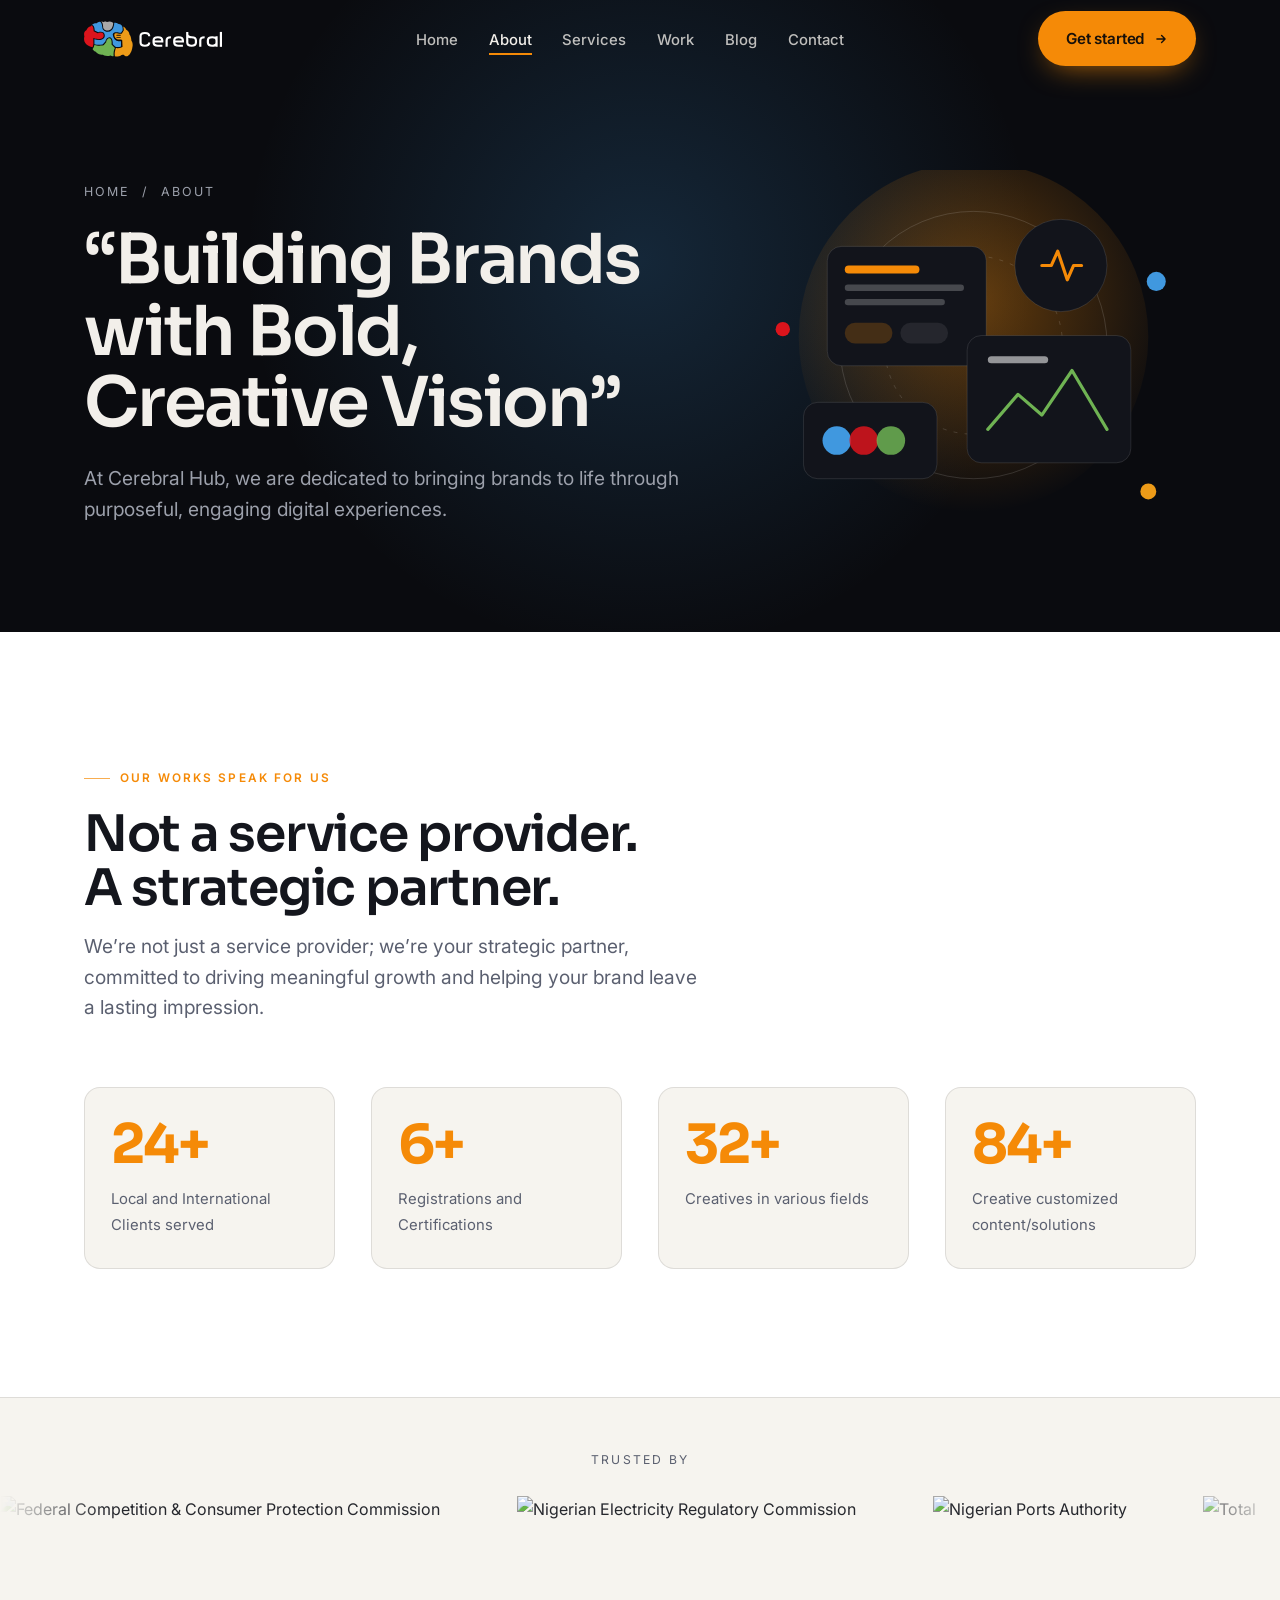
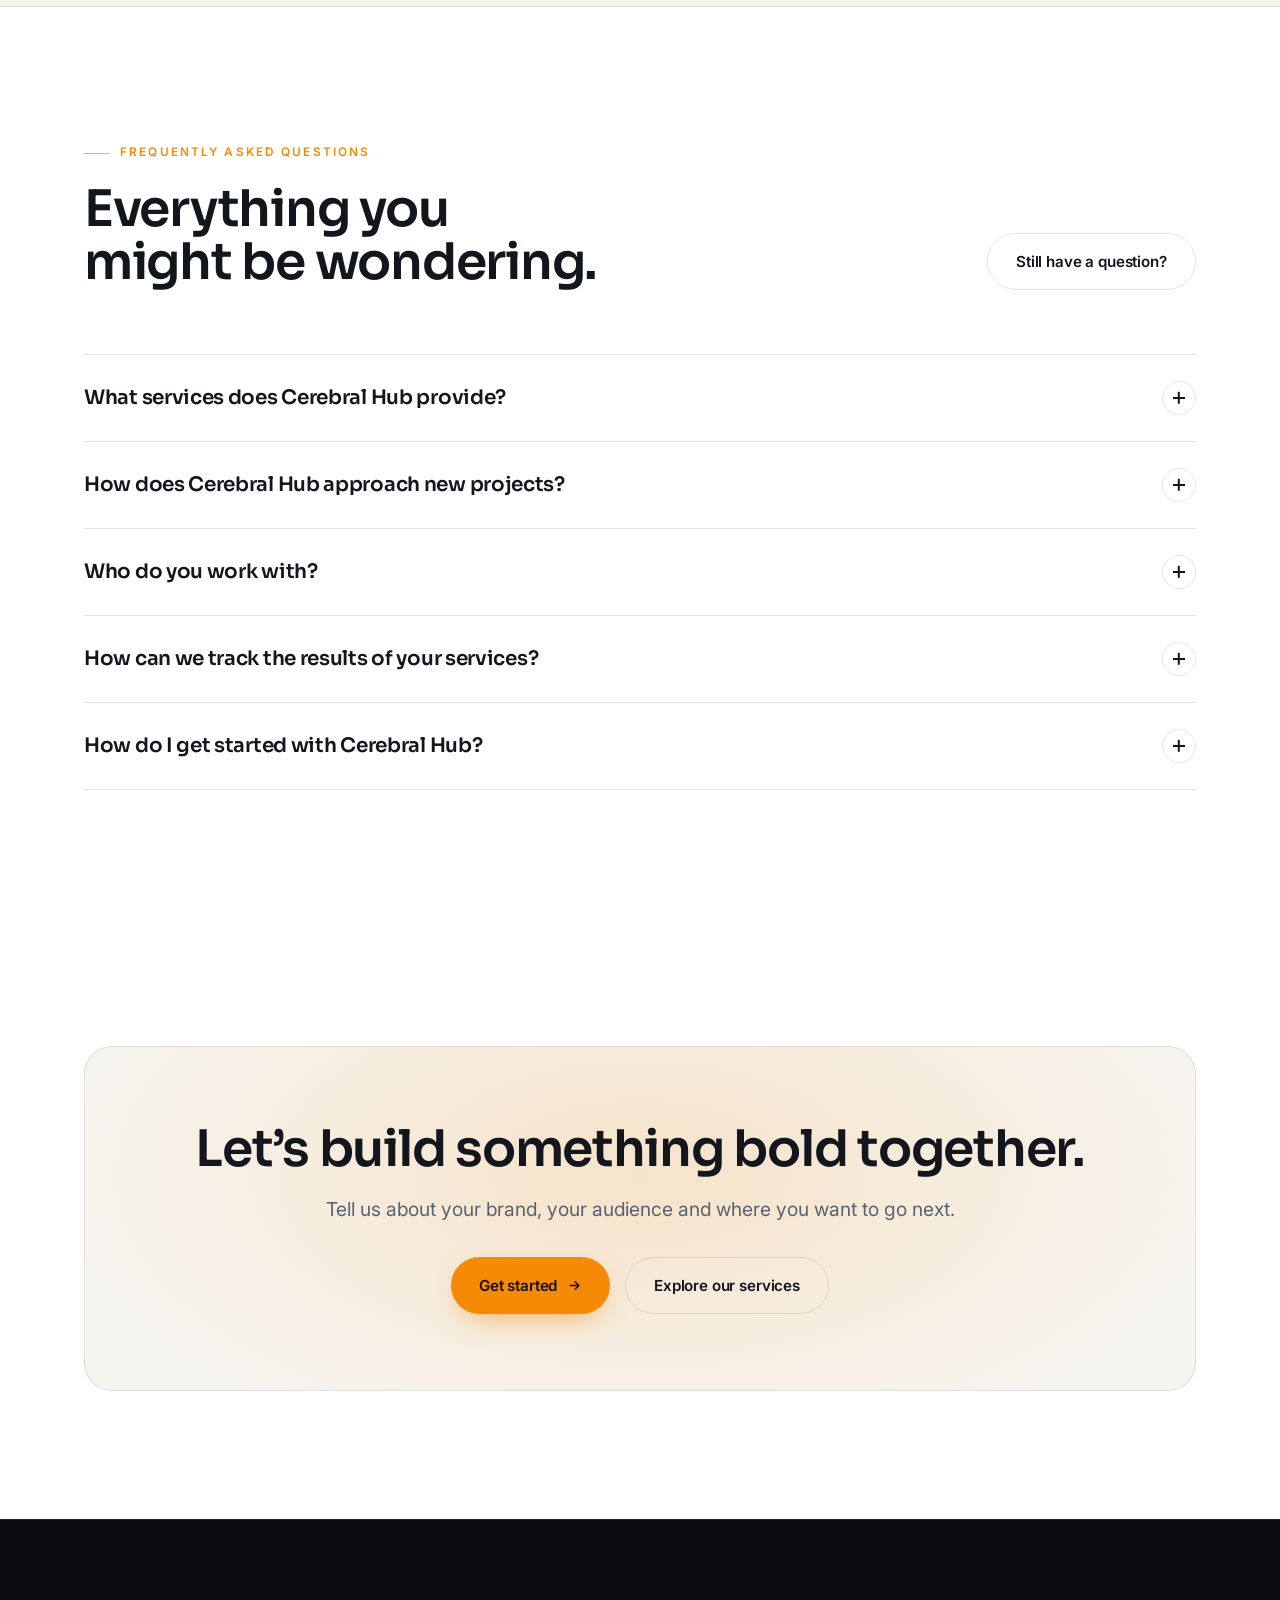
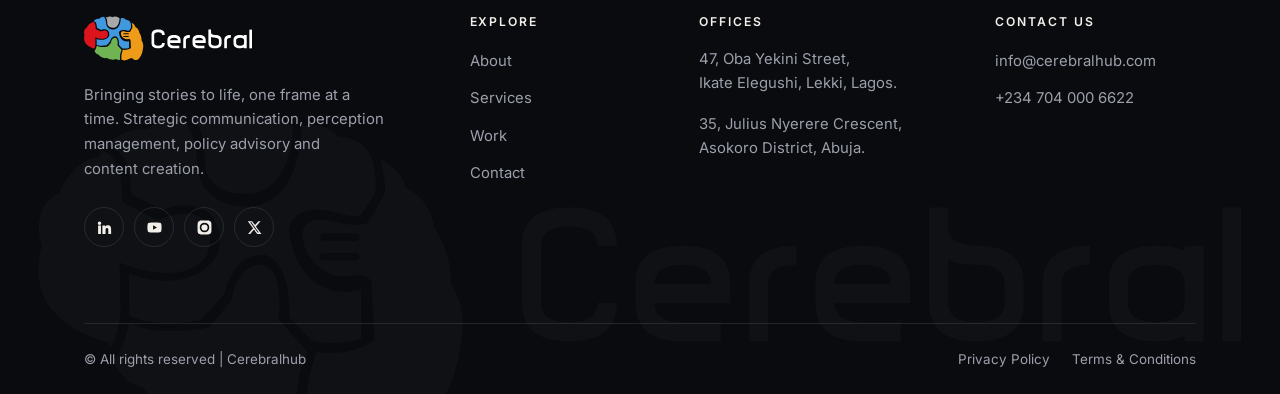
==== about.html @ cc143687 "first commit" ====
<!DOCTYPE html>
<html lang="en">
<head>
<meta charset="utf-8">
<meta name="viewport" content="width=device-width, initial-scale=1">

<title>About Us | Cerebral Hub Communications Agency</title>
<meta name="description" content="Cerebral Hub brings brands to life through purposeful, engaging digital experiences — 30+ clients served and 40+ creatives across Lagos and Abuja.">
<link rel="canonical" href="https://cerebralhub.com/about.html">
<meta name="robots" content="index, follow, max-image-preview:large, max-snippet:-1, max-video-preview:-1">
<meta name="author" content="Cerebral Hub">
<meta name="theme-color" content="#0A0B0F">

<!-- Open Graph -->
<meta property="og:type" content="website">
<meta property="og:site_name" content="Cerebral Hub">
<meta property="og:locale" content="en_NG">
<meta property="og:url" content="https://cerebralhub.com/about.html">
<meta property="og:title" content="About Us | Cerebral Hub Communications Agency">
<meta property="og:description" content="Cerebral Hub brings brands to life through purposeful, engaging digital experiences — 30+ clients served and 40+ creatives across Lagos and Abuja.">
<meta property="og:image" content="https://cerebralhub.com/assets/img/og-image.png">
<meta property="og:image:width" content="1200">
<meta property="og:image:height" content="630">
<meta property="og:image:alt" content="Cerebral Hub — bringing stories to life, one frame at a time">

<!-- Twitter -->
<meta name="twitter:card" content="summary_large_image">
<meta name="twitter:site" content="@CerebralHub">
<meta name="twitter:title" content="About Us | Cerebral Hub Communications Agency">
<meta name="twitter:description" content="Cerebral Hub brings brands to life through purposeful, engaging digital experiences — 30+ clients served and 40+ creatives across Lagos and Abuja.">
<meta name="twitter:image" content="https://cerebralhub.com/assets/img/og-image.png">

<!-- Icons -->
<link rel="icon" href="assets/img/favicon.svg" type="image/svg+xml">
<link rel="apple-touch-icon" href="assets/img/apple-touch-icon.png">

<link rel="preconnect" href="https://fonts.googleapis.com">
<link rel="preconnect" href="https://fonts.gstatic.com" crossorigin>
<link href="https://fonts.googleapis.com/css2?family=Inter:wght@400;500;600&family=Sora:wght@500;600;700&display=swap" rel="stylesheet">
<link rel="stylesheet" href="assets/css/styles.css">
<noscript><style>.reveal{opacity:1;transform:none}.faq__a{height:auto}</style></noscript>

<script type="application/ld+json">
{
  "@context": "https://schema.org",
  "@graph": [
    {
      "@type": "AboutPage",
      "@id": "https://cerebralhub.com/about.html#webpage",
      "url": "https://cerebralhub.com/about.html",
      "name": "About Cerebral Hub",
      "description": "Cerebral Hub brings brands to life through purposeful, engaging digital experiences — 30+ clients served and 40+ creatives across Lagos and Abuja.",
      "isPartOf": {
        "@id": "https://cerebralhub.com/#website"
      },
      "about": {
        "@id": "https://cerebralhub.com/#organization"
      },
      "primaryImageOfPage": {
        "@type": "ImageObject",
        "url": "https://cerebralhub.com/assets/img/og-image.png"
      },
      "inLanguage": "en"
    },
    {
      "@type": "BreadcrumbList",
      "itemListElement": [
        {
          "@type": "ListItem",
          "position": 1,
          "name": "Home",
          "item": "https://cerebralhub.com/"
        },
        {
          "@type": "ListItem",
          "position": 2,
          "name": "About",
          "item": "https://cerebralhub.com/about.html"
        }
      ]
    },
    {
      "@type": "FAQPage",
      "@id": "https://cerebralhub.com/about.html#faq",
      "mainEntity": [
        {
          "@type": "Question",
          "name": "What services does Cerebral Hub provide?",
          "acceptedAnswer": {
            "@type": "Answer",
            "text": "We specialize in digital marketing, content strategy, PR, animation, motion graphics, and branding. Each service is tailored to help you connect with your audience, grow your brand, and reach your goals."
          }
        },
        {
          "@type": "Question",
          "name": "How does Cerebral Hub approach new projects?",
          "acceptedAnswer": {
            "@type": "Answer",
            "text": "We start by understanding your brand's goals, challenges, and audience. Then, we develop a customized strategy focused on delivering measurable results and maximizing engagement."
          }
        },
        {
          "@type": "Question",
          "name": "Who do you work with?",
          "acceptedAnswer": {
            "@type": "Answer",
            "text": "Our clients range from startups to established brands across various industries and government organizations. We adapt our approach to meet each organization's unique needs, regardless of size or sector."
          }
        },
        {
          "@type": "Question",
          "name": "How can we track the results of your services?",
          "acceptedAnswer": {
            "@type": "Answer",
            "text": "We provide regular performance reports and insights, allowing you to see the impact of our strategies and measure success against key metrics."
          }
        },
        {
          "@type": "Question",
          "name": "How do I get started with Cerebral Hub?",
          "acceptedAnswer": {
            "@type": "Answer",
            "text": "Simply reach out via our website or contact page. Our team will happily discuss your needs, and goals, and how we can help bring your vision to life."
          }
        }
      ]
    }
  ]
}
</script>
</head>
<body>
<a class="skip-link" href="#main">Skip to content</a>

<header class="site-header">
  <div class="wrap nav">
    <a class="nav__logo" href="index.html" aria-label="Cerebral Hub — home">
      <img src="assets/img/logo-light.svg" alt="Cerebral Hub" width="138" height="37" decoding="async">
    </a>
    <nav aria-label="Primary">
      <ul class="nav__list">
        <li><a href="index.html">Home</a></li>
        <li><a href="about.html" aria-current="page">About</a></li>
        <li><a href="services.html">Services</a></li>
        <li><a href="work.html">Work</a></li>
        <li><a href="https://medium.com/@cerebralhubit" target="_blank" rel="noopener">Blog</a></li>
        <li><a href="contact.html">Contact</a></li>
      </ul>
    </nav>
    <a class="btn btn--primary nav__cta" href="contact.html">
      Get started
      <svg width="14" height="14" viewBox="0 0 24 24" fill="none" stroke="currentColor" stroke-width="2.4" stroke-linecap="round" stroke-linejoin="round" aria-hidden="true"><path d="M5 12h14M13 6l6 6-6 6"/></svg>
    </a>
    <button class="nav__toggle" type="button" aria-expanded="false" aria-controls="mobile-nav" aria-label="Open menu"><span></span></button>
  </div>
  <div class="nav__drawer" id="mobile-nav">
    <ul>
      <li><a href="index.html">Home</a></li>
      <li><a href="about.html">About</a></li>
      <li><a href="services.html">Services</a></li>
      <li><a href="work.html">Work</a></li>
      <li><a href="https://medium.com/@cerebralhubit" target="_blank" rel="noopener">Blog</a></li>
      <li><a href="contact.html">Contact</a></li>
    </ul>
    <a class="btn btn--primary" href="contact.html">Get started</a>
  </div>
</header>

<main id="main">

  <!-- ================= PAGE HERO ================= -->
  <section class="page-hero">
    <div class="wrap">
      <div class="page-hero__grid">
        <div class="reveal">
          <p class="crumb"><a href="index.html">Home</a> &nbsp;/&nbsp; About</p>
          <h1 class="display">“Building Brands with Bold, Creative Vision”</h1>
          <p class="lede">At Cerebral Hub, we are dedicated to bringing brands to life through purposeful, engaging digital experiences.</p>
        </div>
        <div class="reveal" data-delay="140">
          <img src="assets/img/illustrations/about-collab.svg" alt="Illustration of a creative team building a brand together" width="560" height="460" decoding="async">
        </div>
      </div>
    </div>
  </section>

  <!-- ================= OUR WORKS SPEAK ================= -->
  <section class="section paper">
    <div class="wrap">
      <div class="sec-head reveal">
        <div>
          <span class="eyebrow">Our Works Speak For Us</span>
          <h2 class="h2">Not a service provider.<br>A strategic partner.</h2>
          <p class="lede">We’re not just a service provider; we’re your strategic partner, committed to driving meaningful growth and helping your brand leave a lasting impression.</p>
        </div>
      </div>

      <div class="grid g-4">
        <div class="stat reveal">
          <strong data-count="30" data-suffix="+">30+</strong>
          <span>Local and International Clients served</span>
        </div>
        <div class="stat reveal" data-delay="90">
          <strong data-count="8" data-suffix="+">8+</strong>
          <span>Registrations and Certifications</span>
        </div>
        <div class="stat reveal" data-delay="180">
          <strong data-count="40" data-suffix="+">40+</strong>
          <span>Creatives in various fields</span>
        </div>
        <div class="stat reveal" data-delay="270">
          <strong data-count="105" data-suffix="+">105+</strong>
          <span>Creative customized content/solutions</span>
        </div>
      </div>
    </div>
  </section>

  <!-- ================= CLIENT MARQUEE ================= -->
  <section class="cream" style="padding-block:52px;border-block:1px solid var(--line-light)">
    <div class="wrap" style="margin-bottom:26px">
      <p style="font-size:.76rem;letter-spacing:.18em;text-transform:uppercase;color:var(--on-light-muted);text-align:center">Trusted by</p>
    </div>
    <div class="marquee">
      <div class="marquee__track">
        <img src="https://cerebralhub.com/assets/fccpc-Bgrfc5AH.webp" alt="Federal Competition &amp; Consumer Protection Commission" decoding="async" loading="lazy">
        <img src="https://cerebralhub.com/assets/nerc-C4XA007P.png" alt="Nigerian Electricity Regulatory Commission" decoding="async" loading="lazy">
        <img src="https://cerebralhub.com/assets/npa-BFM023Z6.jpg" alt="Nigerian Ports Authority" decoding="async" loading="lazy">
        <img src="https://cerebralhub.com/assets/total-DeGVmR5-.png" alt="Total" decoding="async" loading="lazy">
        <img src="https://cerebralhub.com/assets/ichooselife-Ccln_Fc7.png" alt="I Choose Life Foundation" decoding="async" loading="lazy">
        <img src="https://cerebralhub.com/assets/apc-ChFrooQW.jpg" alt="All Progressives Congress" decoding="async" loading="lazy">
        <img src="https://cerebralhub.com/assets/gamsu-logo-CVW9guxE.png" alt="Gamaliel &amp; Susan Onosode Foundation" decoding="async" loading="lazy">
        <img src="https://cerebralhub.com/assets/sage-grey-logo-BHU8ZANv.png" alt="Sage Grey Finance Limited" decoding="async" loading="lazy">
      </div>
    </div>
  </section>

  <!-- ================= FAQ ================= -->
  <section class="section paper">
    <div class="wrap">
      <div class="sec-head reveal">
        <div>
          <span class="eyebrow">Frequently asked questions</span>
          <h2 class="h2">Everything you<br>might be wondering.</h2>
        </div>
        <a class="btn btn--outline-dark" href="contact.html">Still have a question?</a>
      </div>

      <div class="faq reveal">
        <div class="faq__item">
          <button class="faq__q" type="button" aria-expanded="false">
            What services does Cerebral Hub provide?
            <span class="faq__icon" aria-hidden="true"></span>
          </button>
          <div class="faq__a"><div>
            <p>We specialize in digital marketing, content strategy, PR, animation, motion graphics, and branding. Each service is tailored to help you connect with your audience, grow your brand, and reach your goals.</p>
          </div></div>
        </div>

        <div class="faq__item">
          <button class="faq__q" type="button" aria-expanded="false">
            How does Cerebral Hub approach new projects?
            <span class="faq__icon" aria-hidden="true"></span>
          </button>
          <div class="faq__a"><div>
            <p>We start by understanding your brand’s goals, challenges, and audience. Then, we develop a customized strategy focused on delivering measurable results and maximizing engagement.</p>
          </div></div>
        </div>

        <div class="faq__item">
          <button class="faq__q" type="button" aria-expanded="false">
            Who do you work with?
            <span class="faq__icon" aria-hidden="true"></span>
          </button>
          <div class="faq__a"><div>
            <p>Our clients range from startups to established brands across various industries and government organizations. We adapt our approach to meet each organization’s unique needs, regardless of size or sector.</p>
          </div></div>
        </div>

        <div class="faq__item">
          <button class="faq__q" type="button" aria-expanded="false">
            How can we track the results of your services?
            <span class="faq__icon" aria-hidden="true"></span>
          </button>
          <div class="faq__a"><div>
            <p>We provide regular performance reports and insights, allowing you to see the impact of our strategies and measure success against key metrics.</p>
          </div></div>
        </div>

        <div class="faq__item">
          <button class="faq__q" type="button" aria-expanded="false">
            How do I get started with Cerebral Hub?
            <span class="faq__icon" aria-hidden="true"></span>
          </button>
          <div class="faq__a"><div>
            <p>Simply reach out via our website or contact page. Our team will happily discuss your needs, and goals, and how we can help bring your vision to life.</p>
          </div></div>
        </div>
      </div>
    </div>
  </section>

  <!-- ================= CTA ================= -->
  <section class="section paper">
    <div class="wrap">
      <div class="cta reveal">
        <h2 class="h2">Let’s build something bold together.</h2>
        <p class="lede">Tell us about your brand, your audience and where you want to go next.</p>
        <div class="cta__actions">
          <a class="btn btn--primary" href="contact.html">Get started
            <svg width="15" height="15" viewBox="0 0 24 24" fill="none" stroke="currentColor" stroke-width="2.4" stroke-linecap="round" stroke-linejoin="round" aria-hidden="true"><path d="M5 12h14M13 6l6 6-6 6"/></svg>
          </a>
          <a class="btn btn--outline-dark" href="services.html">Explore our services</a>
        </div>
      </div>
    </div>
  </section>

</main>

<footer class="site-footer footer">
  <img class="footer__watermark" src="assets/img/logo-watermark.svg" alt="" aria-hidden="true" decoding="async" loading="lazy">
  <div class="wrap footer__inner">
    <div class="footer__grid">
      <div>
        <img class="logo" src="assets/img/logo-light.svg" alt="Cerebral Hub" width="168" height="45" decoding="async" loading="lazy">
        <p>Bringing stories to life, one frame at a time. Strategic communication, perception management, policy advisory and content creation.</p>
        <div class="socials">
          <a href="https://www.linkedin.com/company/cerebral-hub/" target="_blank" rel="noopener" aria-label="Cerebral Hub on LinkedIn"><svg viewBox="0 0 24 24" aria-hidden="true"><path d="M4.98 3.5a2.5 2.5 0 1 1 0 5 2.5 2.5 0 0 1 0-5zM3 9h4v12H3zM9 9h3.8v1.7h.05a4.2 4.2 0 0 1 3.75-2c4 0 4.75 2.6 4.75 6V21h-4v-5.3c0-1.27-.02-2.9-1.8-2.9s-2.05 1.38-2.05 2.8V21H9z"/></svg></a>
          <a href="https://www.youtube.com/@cerebralhub" target="_blank" rel="noopener" aria-label="Cerebral Hub on YouTube"><svg viewBox="0 0 24 24" aria-hidden="true"><path d="M21.6 7.2a2.5 2.5 0 0 0-1.76-1.77C18.25 5 12 5 12 5s-6.25 0-7.84.43A2.5 2.5 0 0 0 2.4 7.2 26 26 0 0 0 2 12a26 26 0 0 0 .4 4.8 2.5 2.5 0 0 0 1.76 1.77C5.75 19 12 19 12 19s6.25 0 7.84-.43a2.5 2.5 0 0 0 1.76-1.77A26 26 0 0 0 22 12a26 26 0 0 0-.4-4.8zM10 15.2V8.8L15.5 12z"/></svg></a>
          <a href="https://www.instagram.com/cerebral.hub/profilecard/?igsh=ZmExZG0xdTJyZXY0" target="_blank" rel="noopener" aria-label="Cerebral Hub on Instagram"><svg viewBox="0 0 24 24" aria-hidden="true"><path d="M12 2.2c3.2 0 3.6 0 4.85.07 1.17.05 1.8.25 2.23.41.56.22.96.48 1.38.9s.68.82.9 1.38c.16.42.36 1.06.41 2.23.06 1.25.07 1.62.07 4.81s0 3.56-.07 4.81c-.05 1.17-.25 1.8-.41 2.23-.22.56-.48.96-.9 1.38s-.82.68-1.38.9c-.42.16-1.06.36-2.23.41-1.25.06-1.62.07-4.85.07s-3.6 0-4.85-.07c-1.17-.05-1.8-.25-2.23-.41a3.8 3.8 0 0 1-1.38-.9 3.8 3.8 0 0 1-.9-1.38c-.16-.42-.36-1.06-.41-2.23C2.21 15.56 2.2 15.19 2.2 12s0-3.56.07-4.81c.05-1.17.25-1.8.41-2.23.22-.56.48-.96.9-1.38s.82-.68 1.38-.9c.42-.16 1.06-.36 2.23-.41C8.44 2.21 8.8 2.2 12 2.2zm0 3.05A6.75 6.75 0 1 0 18.75 12 6.75 6.75 0 0 0 12 5.25zm0 11.13A4.38 4.38 0 1 1 16.38 12 4.38 4.38 0 0 1 12 16.38zM18.98 5a1.58 1.58 0 1 1-1.58-1.58A1.58 1.58 0 0 1 18.98 5z"/></svg></a>
          <a href="https://x.com/CerebralHub?t=PrVPHnKnXAzWJbGh0z0Kjw&amp;s=09" target="_blank" rel="noopener" aria-label="Cerebral Hub on X"><svg viewBox="0 0 24 24" aria-hidden="true"><path d="M17.53 3h3.02l-6.6 7.54L21.75 21h-5.9l-4.62-6.04L5.94 21H2.92l7.06-8.07L2.5 3h6.05l4.18 5.52zm-1.06 16.2h1.67L7.6 4.71H5.8z"/></svg></a>
        </div>
      </div>

      <div>
        <h4>Explore</h4>
        <ul class="footer__links">
          <li><a href="about.html">About</a></li>
          <li><a href="services.html">Services</a></li>
          <li><a href="work.html">Work</a></li>
          <li><a href="contact.html">Contact</a></li>
        </ul>
      </div>

      <div>
        <h4>Offices</h4>
        <div class="footer__addr">
          <p>47, Oba Yekini Street,<br>Ikate Elegushi, Lekki, Lagos.</p>
          <p>35, Julius Nyerere Crescent,<br>Asokoro District, Abuja.</p>
        </div>
      </div>

      <div>
        <h4>Contact Us</h4>
        <ul class="footer__links">
          <li><a href="mailto:info@cerebralhub.com">info@cerebralhub.com</a></li>
          <li><a href="tel:+2347040006622">+234 704 000 6622</a></li>
        </ul>
      </div>
    </div>

    <div class="footer__bar">
      <p>© All rights reserved | Cerebralhub</p>
      <nav aria-label="Legal">
        <a href="#">Privacy Policy</a>
        <a href="#">Terms &amp; Conditions</a>
      </nav>
    </div>
  </div>
</footer>

<script src="assets/js/main.js"></script>
</body>
</html>
---- assets/css/styles.css ----
/* ==========================================================================
   Cerebral Hub — Design System
   ========================================================================== */

/* --------------------------------------------------------------------------
   1. Tokens
   -------------------------------------------------------------------------- */
:root {
  /* Surfaces */
  --ink:        #0A0B0F;
  --ink-2:      #101219;
  --ink-3:      #171A23;
  --line-dark:  rgba(255, 255, 255, .10);

  --paper:      #FFFFFF;
  --cream:      #F6F4EF;
  --cream-2:    #EFEBE3;
  --line-light: rgba(10, 11, 15, .10);

  /* Type colours */
  --on-dark:        #F2EFEA;
  --on-dark-muted:  #9CA0AB;
  --on-light:       #14161D;
  --on-light-muted: #5B6070;

  /* Brand */
  --accent:      #F58A07;
  --accent-soft: #FFB25C;
  --accent-tint: rgba(245, 138, 7, .12);
  --blue:        #4098DF;
  --green:       #6FB353;
  --red:         #DC141C;
  --gold:        #ED9B18;

  /* Type */
  --font-display: "Sora", "Space Grotesk", "Poppins", ui-sans-serif, system-ui, sans-serif;
  --font-body:    "Inter", "Poppins", ui-sans-serif, system-ui, -apple-system, sans-serif;

  /* Space */
  --gutter: clamp(20px, 5vw, 64px);
  --section: clamp(72px, 10vw, 148px);
  --maxw: 1240px;

  /* Radii + motion */
  --r-sm: 8px;
  --r-md: 16px;
  --r-lg: 28px;
  --r-pill: 999px;
  --ease: cubic-bezier(.22, .61, .36, 1);
}

/* --------------------------------------------------------------------------
   2. Reset & base
   -------------------------------------------------------------------------- */
*, *::before, *::after { box-sizing: border-box; }

html {
  -webkit-text-size-adjust: 100%;
  scroll-behavior: smooth;
  scroll-padding-top: 96px;
}

body {
  margin: 0;
  font-family: var(--font-body);
  font-size: 16px;
  line-height: 1.65;
  color: var(--on-light);
  background: var(--paper);
  -webkit-font-smoothing: antialiased;
  -moz-osx-font-smoothing: grayscale;
  overflow-x: hidden;
}

img, svg, video, iframe { display: block; max-width: 100%; }
img { height: auto; }

a { color: inherit; text-decoration: none; }

h1, h2, h3, h4 {
  font-family: var(--font-display);
  font-weight: 600;
  line-height: 1.06;
  letter-spacing: -.025em;
  margin: 0;
  text-wrap: balance;
}

p { margin: 0; text-wrap: pretty; }

button { font: inherit; color: inherit; border: 0; background: none; cursor: pointer; }

::selection { background: var(--accent); color: #fff; }

:focus-visible {
  outline: 2px solid var(--accent);
  outline-offset: 3px;
  border-radius: 4px;
}

.sr-only {
  position: absolute;
  width: 1px; height: 1px;
  padding: 0; margin: -1px;
  overflow: hidden;
  clip: rect(0 0 0 0);
  clip-path: inset(50%);
  white-space: nowrap;
  border: 0;
}

.skip-link {
  position: absolute;
  left: -9999px;
  top: 12px;
  z-index: 200;
  background: var(--accent);
  color: #fff;
  padding: 10px 18px;
  border-radius: var(--r-pill);
}
.skip-link:focus { left: 16px; }

/* --------------------------------------------------------------------------
   3. Layout primitives
   -------------------------------------------------------------------------- */
.wrap {
  width: 100%;
  max-width: var(--maxw);
  margin-inline: auto;
  padding-inline: var(--gutter);
}

.section { padding-block: var(--section); }
.section--tight { padding-block: clamp(56px, 7vw, 96px); }

.dark  { background: var(--ink);   color: var(--on-dark); }
.dark-2 { background: var(--ink-2); color: var(--on-dark); }
.cream { background: var(--cream); color: var(--on-light); }
.paper { background: var(--paper); color: var(--on-light); }

.dark p, .dark-2 p { color: var(--on-dark-muted); }
.cream p, .paper p { color: var(--on-light-muted); }

.grid { display: grid; gap: clamp(20px, 3vw, 36px); }
.g-2 { grid-template-columns: repeat(2, minmax(0, 1fr)); }
.g-3 { grid-template-columns: repeat(3, minmax(0, 1fr)); }
.g-4 { grid-template-columns: repeat(4, minmax(0, 1fr)); }

/* --------------------------------------------------------------------------
   4. Typography helpers
   -------------------------------------------------------------------------- */
.display {
  font-family: var(--font-display);
  font-weight: 600;
  font-size: clamp(2.55rem, 6.6vw, 5.1rem);
  line-height: .98;
  letter-spacing: -.035em;
}

.h2 { font-size: clamp(1.9rem, 4vw, 3.15rem); }
.h3 { font-size: clamp(1.25rem, 1.9vw, 1.6rem); letter-spacing: -.015em; }

.lede {
  font-size: clamp(1.05rem, 1.5vw, 1.3rem);
  line-height: 1.6;
  max-width: 58ch;
}

.eyebrow {
  display: inline-flex;
  align-items: center;
  gap: 10px;
  font-family: var(--font-body);
  font-size: .74rem;
  font-weight: 600;
  letter-spacing: .18em;
  text-transform: uppercase;
  color: var(--accent);
  margin-bottom: 20px;
}
.eyebrow::before {
  content: "";
  width: 26px;
  height: 1px;
  background: currentColor;
  opacity: .7;
}

.accent { color: var(--accent); }

.stroke-text {
  color: transparent;
  -webkit-text-stroke: 1px rgba(242, 239, 234, .38);
}

/* --------------------------------------------------------------------------
   5. Buttons
   -------------------------------------------------------------------------- */
.btn {
  display: inline-flex;
  align-items: center;
  gap: 10px;
  padding: 15px 28px;
  border-radius: var(--r-pill);
  font-weight: 600;
  font-size: .95rem;
  letter-spacing: -.01em;
  transition: transform .35s var(--ease), background-color .3s, color .3s, border-color .3s, box-shadow .3s;
  will-change: transform;
}
.btn svg { transition: transform .35s var(--ease); }
.btn:hover { transform: translateY(-2px); }
.btn:hover svg { transform: translateX(4px); }

.btn--primary {
  background: var(--accent);
  color: #16100A;
  box-shadow: 0 10px 30px -12px rgba(245, 138, 7, .8);
}
.btn--primary:hover { background: var(--accent-soft); }

.btn--ghost {
  border: 1px solid var(--line-dark);
  color: var(--on-dark);
}
.btn--ghost:hover { background: rgba(255, 255, 255, .07); border-color: rgba(255,255,255,.28); }

.btn--dark {
  background: var(--ink);
  color: var(--on-dark);
}
.btn--dark:hover { background: var(--ink-3); }

.btn--outline-dark {
  border: 1px solid var(--line-light);
  color: var(--on-light);
}
.btn--outline-dark:hover { background: rgba(10,11,15,.05); }

.link-arrow {
  display: inline-flex;
  align-items: center;
  gap: 8px;
  font-weight: 600;
  font-size: .92rem;
  color: var(--accent);
}
.link-arrow svg { transition: transform .35s var(--ease); }
.link-arrow:hover svg { transform: translateX(5px); }

/* --------------------------------------------------------------------------
   6. Header / navigation
   -------------------------------------------------------------------------- */
.site-header {
  position: fixed;
  inset: 0 0 auto 0;
  z-index: 100;
  transition: background-color .4s var(--ease), border-color .4s, backdrop-filter .4s;
  border-bottom: 1px solid transparent;
}
.site-header.is-stuck {
  background: rgba(10, 11, 15, .82);
  backdrop-filter: saturate(160%) blur(14px);
  -webkit-backdrop-filter: saturate(160%) blur(14px);
  border-bottom-color: var(--line-dark);
}

.nav {
  display: flex;
  align-items: center;
  justify-content: space-between;
  gap: 24px;
  height: 78px;
}

.nav__logo img { width: 138px; }

.nav__list {
  display: flex;
  align-items: center;
  gap: clamp(18px, 2.4vw, 34px);
  list-style: none;
  margin: 0;
  padding: 0;
}
.nav__list a {
  position: relative;
  font-size: .93rem;
  font-weight: 500;
  color: var(--on-dark);
  opacity: .78;
  padding-block: 6px;
  transition: opacity .25s;
}
.nav__list a::after {
  content: "";
  position: absolute;
  left: 0; bottom: 0;
  width: 100%;
  height: 1.5px;
  background: var(--accent);
  transform: scaleX(0);
  transform-origin: right;
  transition: transform .38s var(--ease);
}
.nav__list a:hover { opacity: 1; }
.nav__list a:hover::after,
.nav__list a[aria-current="page"]::after { transform: scaleX(1); transform-origin: left; }
.nav__list a[aria-current="page"] { opacity: 1; }

.nav__cta { display: inline-flex; }

.nav__toggle {
  display: none;
  width: 44px; height: 44px;
  align-items: center;
  justify-content: center;
  border-radius: var(--r-pill);
  border: 1px solid var(--line-dark);
}
.nav__toggle span {
  position: relative;
  display: block;
  width: 18px; height: 1.6px;
  background: var(--on-dark);
  transition: background-color .2s;
}
.nav__toggle span::before,
.nav__toggle span::after {
  content: "";
  position: absolute;
  left: 0;
  width: 18px; height: 1.6px;
  background: var(--on-dark);
  transition: transform .35s var(--ease);
}
.nav__toggle span::before { top: -6px; }
.nav__toggle span::after  { top: 6px; }
.nav__toggle[aria-expanded="true"] span { background: transparent; }
.nav__toggle[aria-expanded="true"] span::before { transform: translateY(6px) rotate(45deg); }
.nav__toggle[aria-expanded="true"] span::after  { transform: translateY(-6px) rotate(-45deg); }

.nav__drawer {
  position: fixed;
  inset: 78px 0 auto 0;
  background: var(--ink);
  border-bottom: 1px solid var(--line-dark);
  padding: 8px var(--gutter) 32px;
  display: none;
}
.nav__drawer.is-open { display: block; animation: drawerIn .35s var(--ease); }
@keyframes drawerIn { from { opacity: 0; transform: translateY(-10px); } to { opacity: 1; transform: none; } }
.nav__drawer ul { list-style: none; margin: 0; padding: 0; }
.nav__drawer a {
  display: block;
  padding: 16px 0;
  font-family: var(--font-display);
  font-size: 1.5rem;
  color: var(--on-dark);
  border-bottom: 1px solid var(--line-dark);
}
.nav__drawer .btn { margin-top: 24px; width: 100%; justify-content: center; }

/* --------------------------------------------------------------------------
   7. Hero
   -------------------------------------------------------------------------- */
.hero {
  position: relative;
  background: var(--ink);
  color: var(--on-dark);
  padding-top: clamp(124px, 15vw, 178px);
  padding-bottom: clamp(52px, 6vw, 78px);
  overflow: hidden;
}
.hero::before {
  content: "";
  position: absolute;
  top: -26%; right: -14%;
  width: min(720px, 76vw);
  aspect-ratio: 1;
  background: radial-gradient(circle at 50% 50%, rgba(245,138,7,.26), rgba(245,138,7,0) 62%);
  filter: blur(12px);
  pointer-events: none;
}
.hero::after {
  content: "";
  position: absolute;
  inset: 0;
  background-image:
    linear-gradient(rgba(255,255,255,.03) 1px, transparent 1px),
    linear-gradient(90deg, rgba(255,255,255,.03) 1px, transparent 1px);
  background-size: 72px 72px;
  mask-image: radial-gradient(ellipse 80% 80% at 68% 34%, #000 22%, transparent 74%);
  -webkit-mask-image: radial-gradient(ellipse 80% 80% at 68% 34%, #000 22%, transparent 74%);
  pointer-events: none;
}
.hero > * { position: relative; z-index: 1; }

/* soft brand-colour blobs drifting behind the type */
.hero__blobs { position: absolute; inset: 0; z-index: 0; pointer-events: none; overflow: hidden; }
.hero__blobs span {
  position: absolute;
  border-radius: 50%;
  filter: blur(90px);
  opacity: .2;
  animation: drift 22s ease-in-out infinite;
}
.hero__blobs span:nth-child(1) { width: 30vw; min-width: 260px; aspect-ratio: 1; left: -4%; top: 18%;  background: var(--blue);   animation-delay: -2s; }
.hero__blobs span:nth-child(2) { width: 26vw; min-width: 220px; aspect-ratio: 1; right: 2%; top: 6%;   background: var(--accent); animation-delay: -9s; opacity: .28; }
.hero__blobs span:nth-child(3) { width: 20vw; min-width: 180px; aspect-ratio: 1; left: 16%; bottom: 4%; background: var(--green); animation-delay: -15s; opacity: .14; }
.hero__blobs span:nth-child(4) { width: 15vw; min-width: 140px; aspect-ratio: 1; right: 26%; bottom: 2%; background: var(--red);  animation-delay: -6s; opacity: .11; }
@keyframes drift {
  0%, 100% { transform: translate3d(0, 0, 0) scale(1); }
  33%      { transform: translate3d(3%, -6%, 0) scale(1.08); }
  66%      { transform: translate3d(-4%, 4%, 0) scale(.94); }
}

/* split layout — copy left, orbit right */
.hero__grid {
  display: grid;
  grid-template-columns: minmax(0, 1.2fr) minmax(0, .8fr);
  align-items: center;
  gap: clamp(30px, 5vw, 76px);
}
.hero__copy { max-width: 660px; }

/* pill badge instead of the plain eyebrow */
.hero__badge {
  display: inline-flex;
  align-items: center;
  gap: 10px;
  padding: 9px 18px 9px 14px;
  margin-bottom: clamp(20px, 2.6vw, 30px);
  border-radius: var(--r-pill);
  border: 1px solid rgba(255, 255, 255, .16);
  background: rgba(255, 255, 255, .05);
  backdrop-filter: blur(8px);
  -webkit-backdrop-filter: blur(8px);
  font-size: .72rem;
  font-weight: 600;
  letter-spacing: .16em;
  text-transform: uppercase;
  white-space: nowrap;
  color: var(--on-dark);
}
.hero__badge i {
  flex: none;
  width: 7px; height: 7px;
  border-radius: 50%;
  background: var(--accent);
  box-shadow: 0 0 0 4px rgba(245, 138, 7, .2);
  animation: pulse 2.4s infinite;
}

.hero h1 {
  font-size: clamp(2.4rem, 4.05vw, 3.8rem);
  line-height: 1.06;
  margin-bottom: 22px;
}

/* hand-drawn underline under the accent word */
.hero__mark { position: relative; display: inline-block; color: var(--accent); }
.hero__mark svg {
  position: absolute;
  left: -1%; bottom: -.17em;
  width: 102%;
  height: .26em;
  overflow: visible;
}
.hero__mark svg path {
  fill: none;
  stroke: var(--accent);
  stroke-width: 6;
  stroke-linecap: round;
  stroke-dasharray: 640;
  stroke-dashoffset: 640;
  animation: draw 1.5s .5s var(--ease) forwards;
}
@keyframes draw { to { stroke-dashoffset: 0; } }

.hero .lede {
  color: var(--on-dark-muted);
  margin: 0 0 34px;
  max-width: 44ch;
  font-size: clamp(1.03rem, 1.35vw, 1.22rem);
}

.hero__actions { display: flex; flex-wrap: wrap; gap: 14px; align-items: center; }

/* orbit visual */
.hero__visual {
  position: relative;
  justify-self: center;
  width: 100%;
  max-width: 520px;
  aspect-ratio: 1;
}
.hero__visual::before {
  content: "";
  position: absolute;
  inset: 6%;
  border-radius: 50%;
  background: radial-gradient(circle at 50% 50%, rgba(245,138,7,.22), rgba(245,138,7,0) 66%);
  pointer-events: none;
}
.hero__orbit {
  position: relative;
  width: 100%;
  height: auto;
  animation: hover-slow 12s ease-in-out infinite;
}
@keyframes hover-slow {
  0%, 100% { transform: translateY(-8px); }
  50%      { transform: translateY(8px); }
}

.hero__chip {
  position: absolute;
  z-index: 2;
  padding: 9px 16px;
  border-radius: var(--r-pill);
  border: 1px solid rgba(255, 255, 255, .14);
  background: rgba(16, 18, 25, .78);
  backdrop-filter: blur(10px);
  -webkit-backdrop-filter: blur(10px);
  font-family: var(--font-display);
  font-size: clamp(.72rem, .88vw, .84rem);
  font-weight: 500;
  letter-spacing: .06em;
  text-transform: uppercase;
  white-space: nowrap;
  color: var(--on-dark);
  box-shadow: 0 18px 40px -24px rgba(0, 0, 0, .9);
}
.hero__chip--one { left: -4%;  top: 16%;  animation: hover-slow 9s ease-in-out infinite reverse; }
.hero__chip--two { right: -2%; bottom: 18%; animation: hover-slow 11s 1.2s ease-in-out infinite; }

/* proof bar — replaces the old scrolling service strip */
.hero__proof {
  display: grid;
  grid-template-columns: repeat(3, minmax(0, 1fr));
  gap: clamp(16px, 2vw, 30px);
  margin: clamp(46px, 6vw, 82px) 0 0;
  padding: clamp(26px, 3vw, 38px) 0 0;
  border-top: 1px solid var(--line-dark);
  list-style: none;
}
.hero__proof li { display: flex; flex-direction: column; gap: 8px; }
.hero__proof li + li {
  padding-left: clamp(16px, 2vw, 30px);
  border-left: 1px solid var(--line-dark);
}
.hero__proof strong {
  font-family: var(--font-display);
  font-weight: 600;
  font-size: clamp(1.65rem, 2.7vw, 2.5rem);
  line-height: 1;
  letter-spacing: -.035em;
  color: var(--on-dark);
}
.hero__proof li:nth-child(odd) strong { color: var(--accent); }
.hero__proof strong span { font: inherit; color: inherit; letter-spacing: inherit; }
.hero__proof > li > span {
  font-size: .84rem;
  line-height: 1.5;
  color: var(--on-dark-muted);
  max-width: 24ch;
}

/* Video frame */
.video-frame {
  position: relative;
  border-radius: var(--r-lg);
  overflow: hidden;
  border: 1px solid var(--line-dark);
  background: var(--ink-3);
  box-shadow: 0 50px 90px -50px rgba(0, 0, 0, .95);
}
.video-frame::before {
  content: "";
  display: block;
  padding-top: 56.25%;
}
.video-frame iframe {
  position: absolute;
  inset: 0;
  width: 100%; height: 100%;
  border: 0;
}
.video-frame__badge {
  position: absolute;
  z-index: 2;
  left: 18px; bottom: 18px;
  display: inline-flex;
  align-items: center;
  gap: 8px;
  padding: 8px 14px;
  border-radius: var(--r-pill);
  background: rgba(10, 11, 15, .72);
  backdrop-filter: blur(8px);
  font-size: .74rem;
  letter-spacing: .12em;
  text-transform: uppercase;
  color: var(--on-dark);
  pointer-events: none;
}
.video-frame__badge i {
  width: 7px; height: 7px;
  border-radius: 50%;
  background: var(--red);
  animation: pulse 1.8s infinite;
}
@keyframes pulse { 0%,100% { opacity: 1; } 50% { opacity: .25; } }

/* --------------------------------------------------------------------------
   7b. Reel — the showreel and the statement, on white
   -------------------------------------------------------------------------- */
.reel {
  position: relative;
  background: var(--paper);
  color: var(--on-light);
  padding-block: clamp(66px, 8.4vw, 120px);
  overflow: hidden;
}
/* film perforations along the top and bottom edge of the section */
.reel::before,
.reel::after {
  content: "";
  position: absolute;
  left: 0; right: 0;
  height: clamp(9px, 1.05vw, 13px);
  background:
    repeating-linear-gradient(90deg,
      rgba(10, 11, 15, .055) 0 clamp(14px, 1.7vw, 21px),
      transparent clamp(14px, 1.7vw, 21px) clamp(32px, 3.9vw, 48px));
  -webkit-mask-image: linear-gradient(90deg, transparent, #000 12%, #000 88%, transparent);
  mask-image: linear-gradient(90deg, transparent, #000 12%, #000 88%, transparent);
  pointer-events: none;
}
.reel::before { top: 16px; }
.reel::after  { bottom: 16px; }

.reel__inner { position: relative; z-index: 1; }

.reel__glow {
  position: absolute;
  left: 62%; top: 58%;
  width: min(1150px, 132vw);
  aspect-ratio: 2 / 1;
  transform: translate(-50%, -50%);
  background: radial-gradient(ellipse at 50% 50%, rgba(245, 138, 7, .13), rgba(245, 138, 7, 0) 66%);
  pointer-events: none;
  z-index: 0;
}

/* head row — statement left, supporting note + CTA right */
.reel__head {
  display: grid;
  grid-template-columns: minmax(0, 1.18fr) minmax(0, .82fr);
  gap: clamp(26px, 4vw, 64px);
  align-items: end;
  padding-bottom: clamp(28px, 3.4vw, 44px);
  margin-bottom: clamp(30px, 3.8vw, 50px);
  border-bottom: 1px solid var(--line-light);
}

.reel__title {
  font-size: clamp(1.7rem, 3.8vw, 2.95rem);
  line-height: 1.72;
  letter-spacing: -.028em;
  max-width: 21ch;
  margin: 0;
  color: var(--on-light);
}

.reel__aside p {
  font-size: 1rem;
  max-width: 42ch;
  margin-bottom: clamp(20px, 2.4vw, 26px);
  color: var(--on-light-muted);
}

.reel__stage {
  position: relative;
  margin-inline: auto;
}
.reel__stage::before {
  content: "";
  position: absolute;
  inset: -5% -3%;
  border-radius: 44px;
  background: radial-gradient(ellipse at 50% 50%, rgba(245, 138, 7, .16), transparent 70%);
  pointer-events: none;
}

/* the frame reads as a printed still on the white ground */
.reel .video-frame {
  border-color: rgba(10, 11, 15, .14);
  background: var(--cream-2);
  box-shadow: 0 44px 80px -44px rgba(10, 11, 15, .5);
}

/* a word set inside a drawn film frame — works on any background */
.filmword {
  position: relative;
  display: inline-block;
  padding: .5em .42em;
  border: 3px solid currentColor;
  border-radius: 12px;
  line-height: 1;
  color: var(--accent);
}
.filmword::before,
.filmword::after {
  content: "";
  position: absolute;
  left: 9px; right: 9px;
  height: clamp(5px, .62vw, 8px);
  border-radius: 2px;
  background: repeating-linear-gradient(90deg,
    currentColor 0 clamp(8px, .95vw, 12px),
    transparent clamp(8px, .95vw, 12px) clamp(18px, 2.1vw, 26px));
}
.filmword::before { top: clamp(7px, .85vw, 11px); }
.filmword::after  { bottom: clamp(7px, .85vw, 11px); }

/* --------------------------------------------------------------------------
   8. Page hero (inner pages)
   -------------------------------------------------------------------------- */
.page-hero {
  position: relative;
  background: var(--ink);
  color: var(--on-dark);
  padding-top: clamp(126px, 15vw, 170px);
  padding-bottom: clamp(56px, 8vw, 96px);
  overflow: hidden;
}
.page-hero::before {
  content: "";
  position: absolute;
  left: 50%; top: -30%;
  width: min(900px, 110vw);
  aspect-ratio: 1;
  transform: translateX(-50%);
  background: radial-gradient(circle, rgba(64,152,223,.20), rgba(64,152,223,0) 62%);
  pointer-events: none;
}
.page-hero > * { position: relative; z-index: 1; }
.page-hero__grid {
  display: grid;
  grid-template-columns: 1.15fr .85fr;
  gap: clamp(32px, 5vw, 72px);
  align-items: center;
}
.page-hero h1 {
  font-size: clamp(2.35rem, 5.4vw, 4.3rem);
  line-height: 1.04;
  letter-spacing: -.032em;
}
.page-hero .lede { color: var(--on-dark-muted); margin-top: 24px; }

.crumb {
  font-size: .78rem;
  letter-spacing: .16em;
  text-transform: uppercase;
  color: var(--on-dark-muted);
  margin-bottom: 22px;
}
.crumb a:hover { color: var(--accent); }

/* --------------------------------------------------------------------------
   9. Section headers
   -------------------------------------------------------------------------- */
.sec-head {
  display: grid;
  grid-template-columns: 1fr auto;
  gap: 24px;
  align-items: end;
  margin-bottom: clamp(36px, 5vw, 64px);
}
.sec-head p { margin-top: 16px; max-width: 52ch; }

/* --------------------------------------------------------------------------
   10. Process — numbered timeline rail
   -------------------------------------------------------------------------- */
.process { position: relative; overflow: hidden; }
.process::before {
  content: "";
  position: absolute;
  right: -8%; top: -14%;
  width: min(560px, 62vw);
  aspect-ratio: 1;
  background: radial-gradient(circle at 50% 50%, rgba(245, 138, 7, .10), rgba(245, 138, 7, 0) 64%);
  pointer-events: none;
}
.process > .wrap { position: relative; z-index: 1; }

.rail {
  --rail-gap: clamp(26px, 3.2vw, 56px);
  list-style: none;
  margin: 0;
  padding: 0;
  display: grid;
  grid-template-columns: repeat(3, minmax(0, 1fr));
  gap: var(--rail-gap);
}

.rail__item { position: relative; }

/* marker + the dashed track running to the next step */
.rail__top {
  display: flex;
  align-items: center;
  gap: clamp(10px, 1.2vw, 16px);
  margin-bottom: clamp(22px, 2.6vw, 32px);
}

.rail__num {
  flex: none;
  width: clamp(50px, 4.8vw, 62px);
  aspect-ratio: 1;
  display: grid;
  place-items: center;
  border-radius: 50%;
  background: var(--paper);
  border: 1px solid var(--line-light);
  font-family: var(--font-display);
  font-weight: 600;
  font-size: clamp(.95rem, 1.1vw, 1.08rem);
  letter-spacing: .01em;
  color: var(--on-light);
  box-shadow: 0 18px 32px -24px rgba(10, 11, 15, .55);
  transition: background-color .45s var(--ease), color .45s, border-color .45s, transform .5s var(--ease), box-shadow .5s var(--ease);
}

.rail__line {
  position: relative;
  flex: 1;
  height: 1px;
  margin-right: calc(var(--rail-gap) * -1);
  background: repeating-linear-gradient(90deg,
    rgba(10, 11, 15, .26) 0 7px,
    transparent 7px 15px);
}
.rail__line::after {
  content: "";
  position: absolute;
  right: 1px; top: 50%;
  width: 7px; height: 7px;
  border-top: 1px solid rgba(10, 11, 15, .34);
  border-right: 1px solid rgba(10, 11, 15, .34);
  transform: translateY(-50%) rotate(45deg);
}
.rail__item:last-child .rail__line { display: none; }

.rail__label {
  display: inline-flex;
  align-items: center;
  gap: 8px;
  font-size: .7rem;
  font-weight: 600;
  letter-spacing: .2em;
  text-transform: uppercase;
  color: var(--accent);
  margin-bottom: 12px;
}
.rail__label::before {
  content: "";
  width: 18px; height: 1px;
  background: currentColor;
}

.rail__body h3 { margin-bottom: 12px; max-width: 18ch; }
.rail__body p { font-size: .96rem; max-width: 36ch; color: var(--on-light-muted); }

.rail__art {
  flex: none;
  box-sizing: border-box;
  width: clamp(44px, 4.1vw, 52px);
  height: auto;
  padding: 7px;
  border-radius: 15px;
  background: var(--paper);
  border: 1px solid var(--line-light);
  transition: transform .55s var(--ease), border-color .4s;
}
.rail__item:hover .rail__art { border-color: rgba(10, 11, 15, .18); }

.rail__item:hover .rail__num {
  background: var(--accent);
  border-color: transparent;
  color: #16100A;
  transform: translateY(-4px);
  box-shadow: 0 22px 34px -20px rgba(245, 138, 7, .7);
}
.rail__item:hover .rail__art { transform: translateY(-5px) rotate(-4deg); }

/* --------------------------------------------------------------------------
   11. Statement band
   -------------------------------------------------------------------------- */
.band {
  position: relative;
  background: var(--ink-2);
  color: var(--on-dark);
  padding-block: clamp(64px, 8.5vw, 118px);
  overflow: hidden;
  text-align: center;
}
.band::before,
.band::after {
  content: "";
  position: absolute;
  left: 0; right: 0;
  height: clamp(14px, 1.7vw, 21px);
  background:
    repeating-linear-gradient(90deg,
      rgba(255, 255, 255, .05) 0 clamp(16px, 1.9vw, 24px),
      transparent clamp(16px, 1.9vw, 24px) clamp(34px, 4.1vw, 52px));
  pointer-events: none;
}
.band::before { top: 14px; }
.band::after  { bottom: 14px; }

.band__inner { position: relative; z-index: 1; }
.band__inner::before {
  content: "";
  position: absolute;
  left: 50%; top: 40%;
  width: min(900px, 120vw);
  aspect-ratio: 2 / 1;
  transform: translate(-50%, -50%);
  background: radial-gradient(ellipse at 50% 50%, rgba(245, 138, 7, .22), transparent 64%);
  pointer-events: none;
  z-index: -1;
}

.band__mark {
  width: clamp(96px, 11vw, 148px);
  margin: 0 auto clamp(26px, 3.4vw, 42px);
  opacity: .5;
  filter: invert(1);
}

.band__title {
  font-size: clamp(1.7rem, 4.2vw, 3.2rem);
  line-height: 1.85;
  letter-spacing: -.028em;
  max-width: 20ch;
  margin: 0 auto clamp(34px, 4.4vw, 56px);
  color: var(--on-dark);
}

/* --------------------------------------------------------------------------
   12. Marquee (client logos)
   -------------------------------------------------------------------------- */
.marquee {
  overflow: hidden;
  -webkit-mask-image: linear-gradient(90deg, transparent, #000 8%, #000 92%, transparent);
  mask-image: linear-gradient(90deg, transparent, #000 8%, #000 92%, transparent);
}
.marquee__track {
  display: flex;
  align-items: center;
  gap: clamp(44px, 6vw, 88px);
  width: max-content;
  animation: marquee 38s linear infinite;
}
.marquee:hover .marquee__track { animation-play-state: paused; }
@keyframes marquee { to { transform: translateX(-50%); } }
.marquee img {
  height: clamp(42px, 5vw, 58px);
  width: auto;
  object-fit: contain;
  opacity: .92;
  transition: opacity .4s, transform .4s var(--ease);
}
.marquee img:hover { opacity: 1; transform: translateY(-3px); }

/* --------------------------------------------------------------------------
   13. Feature cards ("Why choose")
   -------------------------------------------------------------------------- */
.feature {
  position: relative;
  padding: 34px 30px;
  border-radius: var(--r-lg);
  background: var(--paper);
  border: 1px solid var(--line-light);
  transition: transform .5s var(--ease), box-shadow .5s var(--ease), border-color .4s;
  overflow: hidden;
}
.feature:hover {
  transform: translateY(-6px);
  border-color: rgba(10, 11, 15, .16);
  box-shadow: 0 30px 60px -40px rgba(10, 11, 15, .45);
}
.feature__art { width: 64px; height: 64px; margin-bottom: 24px; }
.feature h3 { margin-bottom: 12px; color: var(--on-light); }
.feature p { font-size: .95rem; color: var(--on-light-muted); }

/* --------------------------------------------------------------------------
   13b. Reasons — "Why choose Cerebral Hub?"
   -------------------------------------------------------------------------- */
.reasons {
  display: grid;
  grid-template-columns: .92fr 1.08fr;
  gap: clamp(32px, 5vw, 84px);
  align-items: start;
}

.reasons__aside h2 { margin-bottom: 20px; }
.reasons__aside p { max-width: 42ch; margin-bottom: 30px; }
.reasons__aside .btn { margin-bottom: clamp(28px, 4vw, 44px); }
.reasons__aside img {
  width: 100%;
  border-radius: var(--r-lg);
  border: 1px solid var(--line-light);
}

.reasons__list {
  list-style: none;
  margin: 0;
  padding: 0;
  counter-reset: reason;
}

.reason {
  position: relative;
  display: grid;
  grid-template-columns: auto 1fr;
  gap: clamp(18px, 2.4vw, 30px);
  align-items: start;
  padding: clamp(24px, 3vw, 34px) 0;
  border-top: 1px solid var(--line-light);
  transition: padding-left .45s var(--ease);
}
.reason:last-child { border-bottom: 1px solid var(--line-light); }
.reason::before {
  counter-increment: reason;
  content: "0" counter(reason);
  position: absolute;
  right: 0; top: clamp(24px, 3vw, 34px);
  font-family: var(--font-display);
  font-size: .78rem;
  font-weight: 600;
  letter-spacing: .16em;
  color: var(--on-light-muted);
  opacity: .5;
  transition: color .35s, opacity .35s;
}
.reason:hover { padding-left: 12px; }
.reason:hover::before { color: var(--accent); opacity: 1; }

.reason__art {
  width: clamp(52px, 5vw, 64px);
  height: clamp(52px, 5vw, 64px);
  flex: none;
}
.reason h3 {
  font-size: clamp(1.08rem, 1.55vw, 1.35rem);
  margin-bottom: 10px;
  color: var(--on-light);
  padding-right: 42px;
}
.reason p { font-size: .96rem; max-width: 52ch; }

/* --------------------------------------------------------------------------
   14. Services
   -------------------------------------------------------------------------- */
.service {
  display: grid;
  grid-template-columns: 1fr 1fr;
  gap: clamp(28px, 5vw, 72px);
  align-items: center;
  padding-block: clamp(44px, 6vw, 80px);
  border-top: 1px solid var(--line-light);
}
.service:first-of-type { border-top: 0; padding-top: 0; }
.service:nth-child(even) .service__media { order: -1; }

.service__index {
  font-family: var(--font-display);
  font-size: .8rem;
  font-weight: 600;
  letter-spacing: .2em;
  color: var(--accent);
  display: block;
  margin-bottom: 18px;
}
.service h2 {
  font-size: clamp(1.5rem, 2.7vw, 2.3rem);
  margin-bottom: 18px;
  letter-spacing: -.02em;
}
.service p { font-size: 1rem; max-width: 54ch; }

.service__media {
  border-radius: var(--r-lg);
  overflow: hidden;
  background: var(--cream-2);
  border: 1px solid var(--line-light);
}
.service__media svg,
.service__media img {
  width: 100%;
  height: auto;
  display: block;
  aspect-ratio: 2087 / 1718;
  object-fit: cover;
  transition: transform .8s var(--ease);
}
.service:hover .service__media img { transform: scale(1.03); }

/* --------------------------------------------------------------------------
   15. Work cards
   -------------------------------------------------------------------------- */
.work-card {
  position: relative;
  display: flex;
  flex-direction: column;
  border-radius: var(--r-lg);
  overflow: hidden;
  background: var(--paper);
  border: 1px solid var(--line-light);
  transition: transform .55s var(--ease), box-shadow .55s var(--ease), border-color .4s;
}
.work-card:hover {
  transform: translateY(-8px);
  border-color: rgba(10, 11, 15, .16);
  box-shadow: 0 36px 70px -46px rgba(10, 11, 15, .5);
}

.work-card__media {
  position: relative;
  aspect-ratio: 16 / 10;
  overflow: hidden;
  background: var(--cream-2);
}
.work-card__media img.shot {
  width: 100%; height: 100%;
  object-fit: cover;
  transition: transform .8s var(--ease), filter .5s;
}
.work-card:hover .work-card__media img.shot { transform: scale(1.06); }
.work-card__media::after {
  content: "";
  position: absolute; inset: 0;
  background: linear-gradient(to top, rgba(10,11,15,.85), rgba(10,11,15,.05) 60%);
}
.work-card__logo {
  position: absolute;
  z-index: 2;
  left: 20px; bottom: 18px;
  height: 44px;
  width: auto;
  max-width: 60%;
  object-fit: contain;
  background: rgba(255,255,255,.94);
  border-radius: 10px;
  padding: 7px 10px;
}

.work-card__body { padding: 26px 24px 28px; display: flex; flex-direction: column; gap: 12px; flex: 1; }
.work-card__body h3 { font-size: 1.12rem; color: var(--on-light); line-height: 1.25; }
.work-card__body p { font-size: .93rem; flex: 1; color: var(--on-light-muted); }

/* whole card is one click target, anchored on the case-study link */
.work-card__link::after {
  content: "";
  position: absolute;
  inset: 0;
  z-index: 4;
}
.work-card:hover .work-card__link svg { transform: translateX(5px); }
.work-card:focus-within {
  border-color: rgba(10, 11, 15, .16);
  box-shadow: 0 36px 70px -46px rgba(10, 11, 15, .5);
}
.work-card__link:focus-visible::after { outline: 2px solid var(--accent); outline-offset: -4px; border-radius: var(--r-lg); }

.work-card__body .link-arrow { margin-top: 4px; }

/* --------------------------------------------------------------------------
   16. Stats
   -------------------------------------------------------------------------- */
.stat {
  padding: 30px 26px;
  border-radius: var(--r-md);
  border: 1px solid var(--line-light);
  background: var(--cream);
}
.stat strong {
  display: block;
  font-family: var(--font-display);
  font-size: clamp(2.3rem, 4.4vw, 3.4rem);
  line-height: 1;
  letter-spacing: -.035em;
  color: var(--accent);
  margin-bottom: 12px;
}
.stat span { font-size: .93rem; color: var(--on-light-muted); }

/* --------------------------------------------------------------------------
   17. FAQ accordion
   -------------------------------------------------------------------------- */
.faq { border-top: 1px solid var(--line-light); }
.faq__item { border-bottom: 1px solid var(--line-light); }
.faq__q {
  width: 100%;
  display: flex;
  align-items: center;
  justify-content: space-between;
  gap: 24px;
  text-align: left;
  padding: 26px 0;
  font-family: var(--font-display);
  font-size: clamp(1.02rem, 1.6vw, 1.25rem);
  font-weight: 600;
  letter-spacing: -.015em;
  color: var(--on-light);
  transition: color .3s;
}
.faq__q:hover { color: var(--accent); }
.faq__icon {
  flex: none;
  width: 34px; height: 34px;
  border-radius: 50%;
  border: 1px solid var(--line-light);
  display: grid;
  place-items: center;
  transition: transform .4s var(--ease), background-color .3s, border-color .3s;
}
.faq__icon::before, .faq__icon::after {
  content: "";
  position: absolute;
  width: 12px; height: 1.6px;
  background: currentColor;
  transition: transform .4s var(--ease);
}
.faq__icon { position: relative; }
.faq__icon::after { transform: rotate(90deg); }
.faq__item.is-open .faq__icon { background: var(--accent); border-color: var(--accent); color: #fff; }
.faq__item.is-open .faq__icon::after { transform: rotate(0deg); }

.faq__a {
  overflow: hidden;
  height: 0;
  transition: height .42s var(--ease);
}
.faq__a > div { padding-bottom: 28px; max-width: 68ch; }
.faq__a p { font-size: .98rem; }

/* --------------------------------------------------------------------------
   18. Contact
   -------------------------------------------------------------------------- */
.contact-grid {
  display: grid;
  grid-template-columns: 1.1fr .9fr;
  gap: clamp(32px, 5vw, 72px);
  align-items: start;
}

.form-card {
  color: var(--on-light);
  background: var(--paper);
  border: 1px solid var(--line-light);
  border-radius: var(--r-lg);
  padding: clamp(26px, 3.4vw, 44px);
  box-shadow: 0 40px 80px -60px rgba(10,11,15,.5);
}
.form-card h2, .form-card h3 { color: var(--on-light); }
.form-card > p, .form-card p:not(.form-status) { color: var(--on-light-muted); }

.field { margin-bottom: 18px; }
.field label {
  display: block;
  font-size: .78rem;
  font-weight: 600;
  letter-spacing: .1em;
  text-transform: uppercase;
  color: var(--on-light-muted);
  margin-bottom: 8px;
}
.field input, .field textarea {
  width: 100%;
  font: inherit;
  color: var(--on-light);
  background: var(--cream);
  border: 1px solid transparent;
  border-radius: var(--r-sm);
  padding: 14px 16px;
  transition: border-color .3s, background-color .3s;
}
.field input:focus, .field textarea:focus {
  outline: none;
  background: var(--paper);
  border-color: var(--accent);
}
.field textarea { min-height: 148px; resize: vertical; }
.field-row { display: grid; grid-template-columns: 1fr 1fr; gap: 18px; }
.form-card .btn { width: 100%; justify-content: center; margin-top: 8px; }
.form-note { font-size: .84rem; color: var(--on-light-muted); margin-top: 14px; text-align: center; }
.form-status { font-size: .9rem; margin-top: 14px; color: var(--accent); min-height: 1.2em; }
.form-status.is-ok { color: var(--green); font-weight: 600; }
.form-status.is-error { color: var(--red); font-weight: 600; }
.contact-form button[type="submit"][disabled] { opacity: .6; pointer-events: none; }

.info-block { padding: 26px 0; border-bottom: 1px solid var(--line-light); }
.info-block:first-child { padding-top: 0; }
.info-block h3 {
  letter-spacing: .16em;
  text-transform: uppercase;
  color: var(--accent);
  margin-bottom: 16px;
  font-family: var(--font-body);
  font-weight: 600;
  font-size: .78rem;
}
.info-block p, .info-block a { font-size: 1rem; color: var(--on-light-muted); }
.info-block a:hover { color: var(--accent); }
.info-block p + p { margin-top: 12px; }
.info-block .socials a { border-color: var(--line-light); }
.info-block .socials svg { color: var(--on-light); }
.info-block .socials a:hover svg { color: #16100A; }

/* --------------------------------------------------------------------------
   19. CTA block
   -------------------------------------------------------------------------- */
.cta {
  position: relative;
  border-radius: var(--r-lg);
  background: var(--cream);
  border: 1px solid var(--line-light);
  color: var(--on-light);
  padding: clamp(38px, 6vw, 76px);
  overflow: hidden;
  text-align: center;
}
.cta::before {
  content: "";
  position: absolute;
  left: 50%; top: -60%;
  width: 120%; aspect-ratio: 2;
  transform: translateX(-50%);
  background: radial-gradient(ellipse at 50% 50%, rgba(245, 138, 7, .16), transparent 62%);
}
.cta > * { position: relative; z-index: 1; }
.cta h2 { margin-bottom: 18px; color: var(--on-light); }
.cta p { color: var(--on-light-muted); }
.cta p { margin-inline: auto; margin-bottom: 32px; }
.cta__actions { display: flex; flex-wrap: wrap; gap: 14px; justify-content: center; }

/* --------------------------------------------------------------------------
   20. Footer
   -------------------------------------------------------------------------- */
.site-footer {
  position: relative;
  background: var(--ink);
  color: var(--on-dark);
  border-top: 1px solid var(--line-dark);
  padding-top: clamp(60px, 7.5vw, 100px);
  overflow: hidden;
  isolation: isolate;
}

.footer__watermark {
  position: absolute;
  left: 50%;
  bottom: -8%;
  transform: translateX(-50%);
  width: min(1240px, 94vw);
  max-width: none;
  opacity: .022;
  pointer-events: none;
  user-select: none;
  z-index: -1;
}

.footer__inner { position: relative; z-index: 1; }

.footer__grid {
  display: grid;
  grid-template-columns: 1.5fr .8fr 1.1fr .9fr;
  gap: clamp(28px, 4vw, 60px);
  padding-bottom: clamp(48px, 6vw, 76px);
}
.footer__grid img.logo { width: 168px; margin-bottom: 22px; }
.footer h4 {
  font-family: var(--font-body);
  font-size: .76rem;
  font-weight: 600;
  letter-spacing: .16em;
  text-transform: uppercase;
  color: var(--on-dark);
  margin: 0 0 18px;
}
.footer__grid p, .footer__grid a { font-size: .93rem; color: var(--on-dark-muted); }
.footer__grid a:hover { color: var(--accent); }
.footer__links { list-style: none; margin: 0; padding: 0; display: grid; gap: 11px; }
.footer__addr { display: grid; gap: 16px; margin-bottom: 20px; }

.socials { display: flex; gap: 10px; margin-top: 26px; }
.socials a {
  width: 40px; height: 40px;
  display: grid;
  place-items: center;
  border-radius: 50%;
  border: 1px solid var(--line-dark);
  transition: background-color .3s, border-color .3s, transform .3s var(--ease);
}
.socials a:hover { background: var(--accent); border-color: var(--accent); transform: translateY(-3px); }
.socials svg { width: 17px; height: 17px; fill: currentColor; color: var(--on-dark); }
.socials a:hover svg { color: #16100A; }

.footer__bar {
  border-top: 1px solid var(--line-dark);
  padding-block: 24px;
  display: flex;
  flex-wrap: wrap;
  gap: 14px 26px;
  align-items: center;
  justify-content: space-between;
  font-size: .84rem;
  color: var(--on-dark-muted);
}
.footer__bar a:hover { color: var(--accent); }
.footer__bar nav { display: flex; gap: 22px; flex-wrap: wrap; }

/* --------------------------------------------------------------------------
   21. Scroll reveal
   -------------------------------------------------------------------------- */
.reveal {
  opacity: 0;
  transform: translateY(22px);
  transition: opacity .8s var(--ease), transform .8s var(--ease);
}
.reveal.is-in { opacity: 1; transform: none; }

/* --------------------------------------------------------------------------
   22. Responsive
   -------------------------------------------------------------------------- */
/* ≥1600px — keep the measure sane on very wide screens */
@media (min-width: 1600px) {
  :root { --maxw: 1340px; }
}

/* laptops / small desktops */
@media (max-width: 1200px) {
  .reasons { gap: clamp(28px, 4vw, 56px); }
  .reel__title, .band__title { max-width: 22ch; }
}

/* tablets landscape */
@media (max-width: 1024px) {
  :root { --section: clamp(64px, 9vw, 104px); }
  .page-hero__grid,
  .contact-grid,
  .reasons { grid-template-columns: 1fr; }
  .page-hero__grid > div:last-child img { max-width: 460px; margin-inline: auto; }
  .g-4 { grid-template-columns: repeat(2, minmax(0, 1fr)); }
  .reasons__aside img { max-width: 520px; }
  .footer__grid { grid-template-columns: 1fr 1fr; }
  .service, .service:nth-child(even) .service__media { grid-template-columns: 1fr; order: 0; }
  .service__media { order: -1 !important; max-width: 560px; }
  .hero__grid { gap: clamp(24px, 3.6vw, 44px); }
  .hero__visual { max-width: 430px; }
  .reel__head { align-items: start; }
}

/* tablets portrait — nav collapses here */
@media (max-width: 900px) {
  .nav__list, .nav__cta { display: none; }
  .nav__toggle { display: inline-flex; }
  .g-3 { grid-template-columns: repeat(2, minmax(0, 1fr)); }
  .work-card__body { padding: 22px 20px 24px; }

  /* hero stacks: copy above the orbit visual */
  .hero { padding-top: clamp(112px, 16vw, 148px); text-align: center; }
  .hero__grid { grid-template-columns: 1fr; justify-items: center; }
  .hero__copy { max-width: min(560px, 100%); }
  .hero__badge { font-size: .68rem; letter-spacing: .13em; }
  .hero .lede { margin-inline: auto; }
  .hero__actions { justify-content: center; }
  .hero__visual { max-width: min(400px, 82vw); }
  .hero__proof {
    grid-template-columns: repeat(2, minmax(0, 1fr));
    row-gap: clamp(22px, 4vw, 30px);
    text-align: left;
  }
  .hero__proof li + li { padding-left: 0; border-left: 0; }
  .hero__proof li:nth-child(even) {
    padding-left: clamp(16px, 3vw, 26px);
    border-left: 1px solid var(--line-dark);
  }

  /* the rail turns vertical */
  .rail { --rail-gap: clamp(28px, 4vw, 42px); grid-template-columns: 1fr; }
  .rail__item {
    display: grid;
    grid-template-columns: auto minmax(0, 1fr);
    column-gap: clamp(18px, 3vw, 28px);
  }
  .rail__top {
    flex-direction: column;
    align-items: center;
    align-self: stretch;
    gap: 12px;
    margin-bottom: 0;
  }
  .rail__art { order: -1; margin-bottom: 2px; }
  .rail__line {
    width: 1px; height: auto;
    margin-right: 0;
    margin-bottom: calc(var(--rail-gap) * -1);
    background: repeating-linear-gradient(180deg,
      rgba(10, 11, 15, .26) 0 7px,
      transparent 7px 15px);
  }
  .rail__line::after { display: none; }
  .rail__body p { max-width: 52ch; }
}

/* large phones / small tablets */
@media (max-width: 768px) {
  .reel__head { grid-template-columns: 1fr; align-items: start; }
  .reel__title { max-width: 24ch; }
  .sec-head { grid-template-columns: 1fr; align-items: start; }
  .cta { padding: clamp(32px, 7vw, 52px) clamp(22px, 5vw, 40px); }
  .form-card { padding: clamp(24px, 5vw, 34px); }
}

/* phones */
@media (max-width: 660px) {
  :root { --section: clamp(56px, 12vw, 80px); }
  .g-2, .g-3, .g-4 { grid-template-columns: 1fr; }
  .footer__grid { grid-template-columns: 1fr; }
  .field-row { grid-template-columns: 1fr; }
  .reason { grid-template-columns: 1fr; gap: 14px; }
  .reason::before { position: static; display: block; margin-bottom: 4px; }
  .reason:hover { padding-left: 0; }
  .reason h3 { padding-right: 0; }
  .footer__bar { flex-direction: column; align-items: flex-start; }
  .footer__watermark { width: 150%; bottom: -4%; opacity: .03; }
  .eyebrow::before { display: none; }
  .hero__badge { letter-spacing: .12em; font-size: .68rem; padding: 8px 14px 8px 12px; }
  .hero__chip { font-size: .66rem; padding: 7px 13px; }
  .hero__actions .btn--ghost { display: none; }
  .reveal { transition-duration: .55s; }
}

/* small phones */
@media (max-width: 480px) {
  :root { --gutter: 18px; }
  .hero { padding-top: 108px; padding-bottom: 54px; }
  .hero h1 { font-size: clamp(2.1rem, 10.5vw, 2.9rem); }
  .hero .lede, .lede { font-size: 1rem; }
  .hero__actions { width: 100%; }
  .hero__actions .btn { flex: 1 1 100%; justify-content: center; }
  .btn { padding: 13px 22px; font-size: .9rem; }
  .sec-head .btn { width: 100%; justify-content: center; }
  .cta__actions .btn, .reel__aside .btn { width: 100%; justify-content: center; }
  .video-frame { border-radius: var(--r-md); }
  .reel__title, .band__title { line-height: 2; }
  .filmword { border-width: 2px; }
  .socials a { width: 38px; height: 38px; }
  .marquee img { height: 38px; }
  .work-card__logo { height: 36px; left: 14px; bottom: 14px; }
  .nav { height: 68px; }
  .nav__logo img { width: 118px; }
  .nav__drawer { inset-block-start: 68px; }
  .nav__drawer a { font-size: 1.3rem; padding: 14px 0; }
  .rail__num { width: 48px; font-size: .92rem; }
  .hero__proof { grid-template-columns: 1fr; row-gap: 0; }
  .hero__proof li:nth-child(even) { padding-left: 0; border-left: 0; }
  .hero__proof li + li {
    margin-top: 18px;
    padding-top: 18px;
    border-top: 1px solid var(--line-dark);
  }
  .hero__proof span { max-width: none; }
  .faq__q { font-size: 1rem; gap: 14px; }
}

/* very small phones */
@media (max-width: 400px) {
  .hero__badge { font-size: .6rem; letter-spacing: .09em; padding: 7px 13px 7px 10px; }
}

@media (max-width: 360px) {
  .hero h1 { font-size: 2rem; }
  .display { font-size: clamp(1.9rem, 9vw, 2.3rem); }
  .h2 { font-size: 1.6rem; }
  .nav__logo img { width: 108px; }
}

/* short landscape phones — stop the hero eating the screen */
@media (max-height: 520px) and (orientation: landscape) {
  .hero { padding-top: 104px; padding-bottom: 56px; }
  .hero__visual { max-width: 300px; }
}

@media (prefers-reduced-motion: reduce) {
  *, *::before, *::after {
    animation-duration: .001ms !important;
    animation-iteration-count: 1 !important;
    transition-duration: .001ms !important;
    scroll-behavior: auto !important;
  }
  .reveal { opacity: 1; transform: none; }
}

/* --------------------------------------------------------------------------
   23b. Leadership feature — dark editorial band
   -------------------------------------------------------------------------- */
.lead { position: relative; overflow: hidden; }
.lead__glow {
  position: absolute;
  right: -10%; top: -30%;
  width: min(760px, 80vw);
  aspect-ratio: 1;
  background: radial-gradient(circle at 50% 50%, rgba(245, 138, 7, .2), rgba(245, 138, 7, 0) 62%);
  pointer-events: none;
}
.lead::after {
  content: "";
  position: absolute;
  inset: 0;
  background-image:
    linear-gradient(rgba(255,255,255,.026) 1px, transparent 1px),
    linear-gradient(90deg, rgba(255,255,255,.026) 1px, transparent 1px);
  background-size: 72px 72px;
  mask-image: radial-gradient(ellipse 70% 80% at 22% 50%, #000 12%, transparent 72%);
  -webkit-mask-image: radial-gradient(ellipse 70% 80% at 22% 50%, #000 12%, transparent 72%);
  pointer-events: none;
}

.lead__inner {
  position: relative;
  z-index: 1;
  display: grid;
  grid-template-columns: minmax(0, .76fr) minmax(0, 1.24fr);
  gap: clamp(34px, 5.4vw, 84px);
  align-items: center;
}

.lead__media { position: relative; max-width: 340px; }
.lead__media::before {
  content: "";
  position: absolute;
  inset: 20px -20px -20px 20px;
  border-radius: var(--r-lg);
  border: 2px solid var(--accent);
  opacity: .5;
  transition: inset .55s var(--ease), opacity .4s;
}
.lead__media:hover::before { inset: 14px -24px -24px 14px; opacity: .8; }

.lead__portrait {
  position: relative;
  z-index: 1;
  border-radius: var(--r-lg);
  overflow: hidden;
  aspect-ratio: 202 / 251;
  background: var(--cream);
  border: 1px solid rgba(255, 255, 255, .12);
}
.lead__portrait img {
  display: block;
  width: 100%; height: 100%;
  object-fit: cover;
  object-position: 50% 20%;
}

.lead__tag {
  position: absolute;
  z-index: 2;
  left: 18px; bottom: 16px;
  padding: 9px 16px;
  border-radius: var(--r-pill);
  border: 1px solid rgba(255, 255, 255, .16);
  background: rgba(10, 11, 15, .72);
  backdrop-filter: blur(8px);
  -webkit-backdrop-filter: blur(8px);
  font-size: .7rem;
  font-weight: 600;
  letter-spacing: .18em;
  text-transform: uppercase;
  color: var(--on-dark);
}

.lead__name {
  font-size: clamp(2rem, 3.5vw, 3.05rem);
  margin-bottom: clamp(18px, 2.2vw, 26px);
  color: var(--on-dark);
}

.lead__statement {
  font-family: var(--font-display);
  font-weight: 500;
  font-size: clamp(1.18rem, 1.85vw, 1.62rem);
  line-height: 1.38;
  letter-spacing: -.02em;
  color: var(--on-dark) !important;
  border-left: 2px solid var(--accent);
  padding-left: clamp(16px, 1.8vw, 24px);
  max-width: 34ch;
  margin-bottom: clamp(20px, 2.4vw, 28px);
}

.lead__body > p { max-width: 58ch; }
.lead__body .btn { margin-top: clamp(26px, 3.2vw, 38px); }

.lead__chips {
  display: flex;
  flex-wrap: wrap;
  gap: 10px;
  list-style: none;
  margin: clamp(22px, 2.8vw, 30px) 0 clamp(26px, 3.2vw, 36px);
  padding: 0;
}
.lead__chips li {
  padding: 8px 15px;
  border-radius: var(--r-pill);
  border: 1px solid var(--line-dark);
  background: rgba(255, 255, 255, .04);
  font-size: .74rem;
  font-weight: 600;
  letter-spacing: .1em;
  text-transform: uppercase;
  color: var(--on-dark-muted);
}

@media (max-width: 900px) {
  .lead__inner { grid-template-columns: 1fr; gap: clamp(42px, 7vw, 60px); }
  .lead__media { max-width: min(280px, 74vw); margin-right: 24px; }
  .lead__statement { max-width: none; }
}

@media (max-width: 480px) {
  .lead__media { max-width: min(230px, 68vw); margin-right: 20px; }
  .lead__chips li { font-size: .68rem; padding: 7px 13px; letter-spacing: .08em; }
  .lead .btn { width: 100%; justify-content: center; }
}

/* --------------------------------------------------------------------------
   23. Leadership — Managing Director card + profile page
   -------------------------------------------------------------------------- */
.leader {
  display: grid;
  grid-template-columns: minmax(170px, 216px) 1fr;
  gap: clamp(26px, 4.5vw, 64px);
  align-items: center;
  padding: clamp(22px, 3vw, 40px);
  border-radius: var(--r-lg);
  background: var(--paper);
  border: 1px solid var(--line-light);
  color: var(--on-light);
  transition: transform .55s var(--ease), box-shadow .55s var(--ease), border-color .4s;
}
.leader:hover {
  transform: translateY(-6px);
  border-color: rgba(10, 11, 15, .16);
  box-shadow: 0 36px 70px -46px rgba(10, 11, 15, .5);
}

.leader__frame { position: relative; }
.leader__frame::before {
  content: "";
  position: absolute;
  inset: 16px -16px -16px 16px;
  border-radius: 22px;
  border: 2px solid var(--accent);
  opacity: .45;
  transition: inset .55s var(--ease), opacity .4s;
}
.leader:hover .leader__frame::before { inset: 12px -20px -20px 12px; opacity: .75; }

.leader__portrait {
  position: relative;
  z-index: 1;
  border-radius: 20px;
  overflow: hidden;
  background: var(--cream-2);
  aspect-ratio: 202 / 251;
  border: 1px solid var(--line-light);
}
.leader__portrait img {
  width: 100%; height: 100%;
  object-fit: cover;
  object-position: 50% 22%;
  display: block;
}

.leader__role {
  display: inline-flex;
  align-items: center;
  gap: 10px;
  font-size: .72rem;
  font-weight: 600;
  letter-spacing: .2em;
  text-transform: uppercase;
  color: var(--accent);
  margin-bottom: 14px;
}
.leader__role::before { content: ""; width: 22px; height: 1px; background: currentColor; }

.leader h3 {
  font-size: clamp(1.55rem, 3vw, 2.35rem);
  margin-bottom: 16px;
  color: var(--on-light);
}
.leader p { font-size: 1rem; max-width: 56ch; margin-bottom: 22px; }
.leader .link-arrow { pointer-events: none; }

/* profile page */
.profile {
  display: grid;
  grid-template-columns: minmax(200px, 250px) 1fr;
  gap: clamp(32px, 5vw, 80px);
  align-items: start;
}
.profile__aside { position: sticky; top: 108px; }
.profile__aside .leader__frame { margin-bottom: 28px; max-width: 216px; }
.profile__aside h2 { font-size: 1.3rem; margin-bottom: 8px; }
.profile__aside .leader__role { margin-bottom: 18px; }
.profile__meta {
  display: grid;
  gap: 10px;
  padding-top: 20px;
  margin-top: 20px;
  border-top: 1px solid var(--line-light);
  font-size: .93rem;
  color: var(--on-light-muted);
}
.profile__meta a:hover { color: var(--accent); }

.profile__body p {
  font-size: clamp(1rem, 1.25vw, 1.1rem);
  line-height: 1.75;
  max-width: 64ch;
  margin-bottom: 24px;
}
.profile__body p:first-of-type {
  font-size: clamp(1.1rem, 1.5vw, 1.3rem);
  color: var(--on-light);
}

.pullquote {
  position: relative;
  margin: clamp(30px, 4vw, 44px) 0;
  padding: clamp(24px, 3vw, 34px) clamp(24px, 3vw, 38px);
  border-radius: var(--r-lg);
  background: var(--cream);
  border: 1px solid var(--line-light);
  font-family: var(--font-display);
  font-size: clamp(1.15rem, 1.9vw, 1.6rem);
  line-height: 1.4;
  letter-spacing: -.02em;
  color: var(--on-light);
  max-width: 34ch;
}
.pullquote::before {
  content: "";
  position: absolute;
  left: 0; top: 22px; bottom: 22px;
  width: 3px;
  border-radius: 3px;
  background: var(--accent);
}

@media (max-width: 900px) {
  .profile { grid-template-columns: 1fr; }
  .profile__aside { position: static; max-width: 460px; }
}
@media (max-width: 660px) {
  .leader { grid-template-columns: 1fr; text-align: left; }
  .leader__frame { max-width: 240px; }
  .leader__frame::before { inset: 12px -12px -12px 12px; }
  .pullquote { max-width: none; }
}
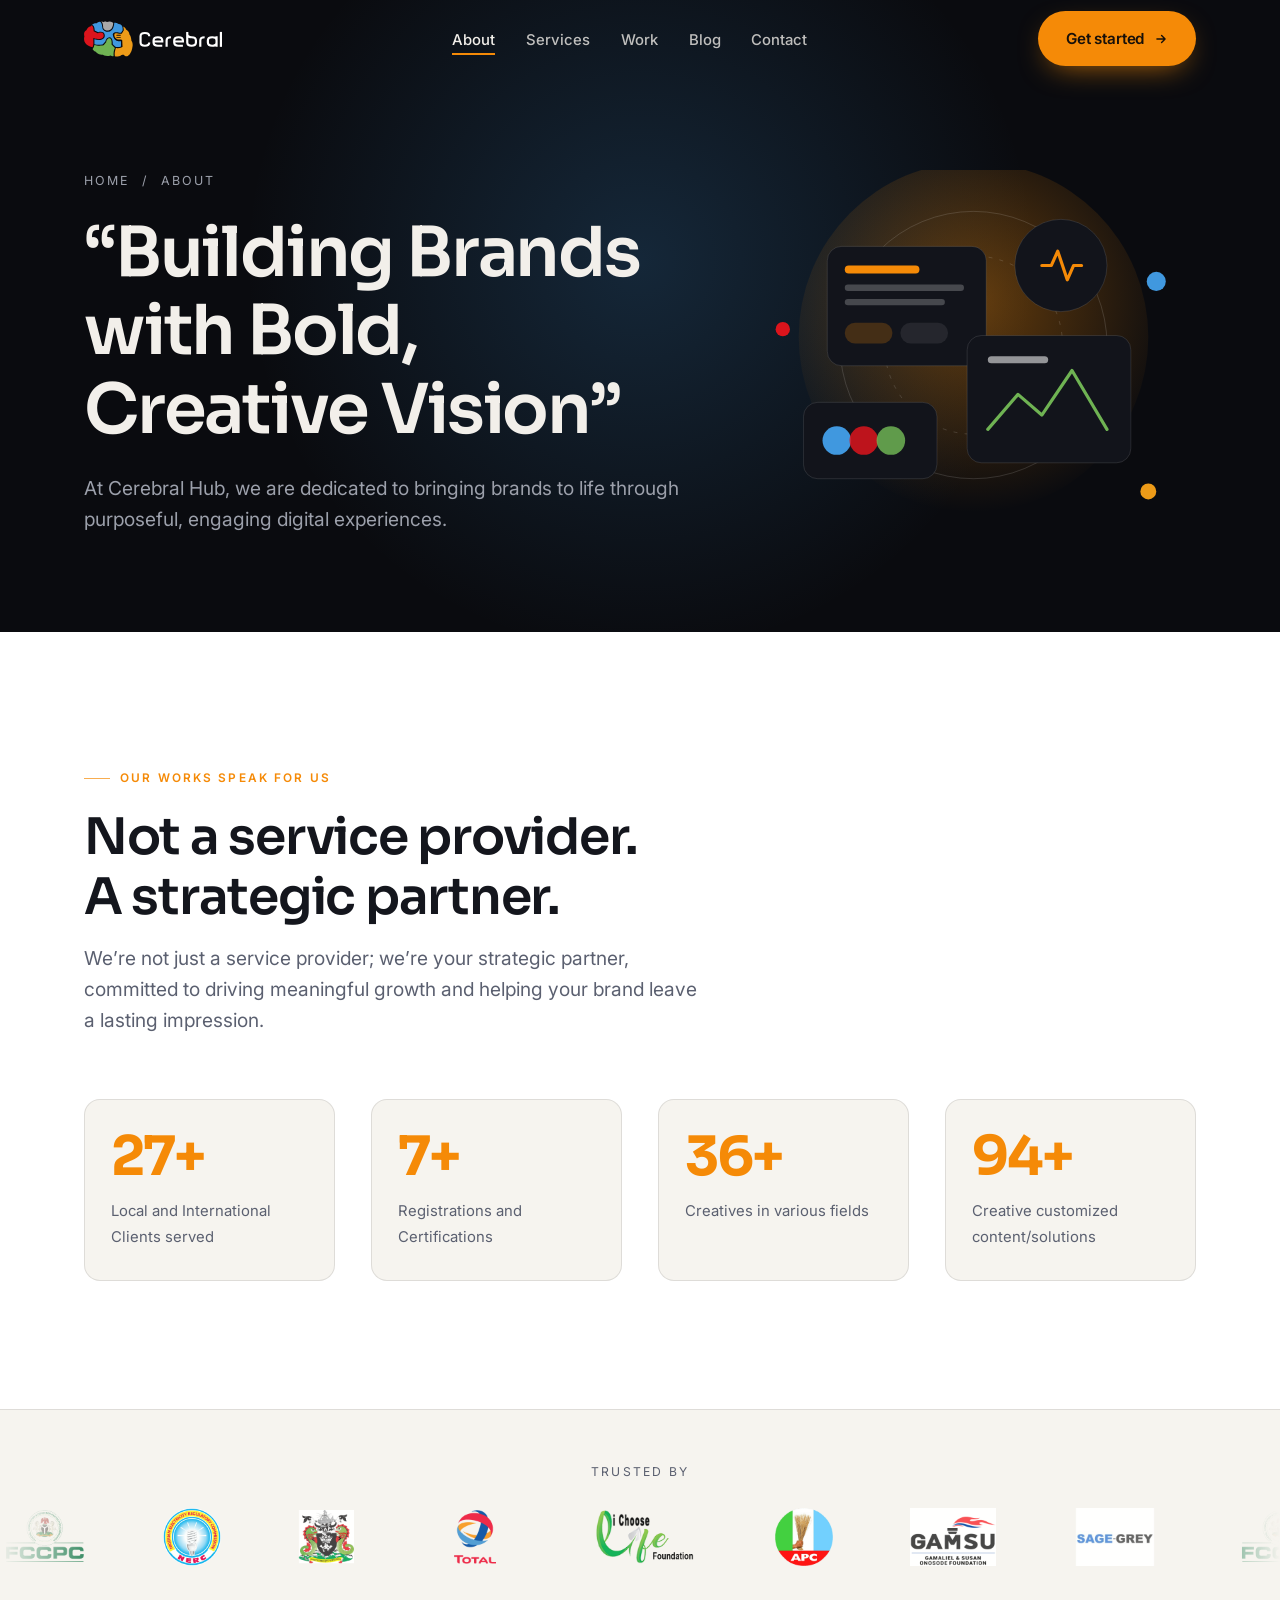
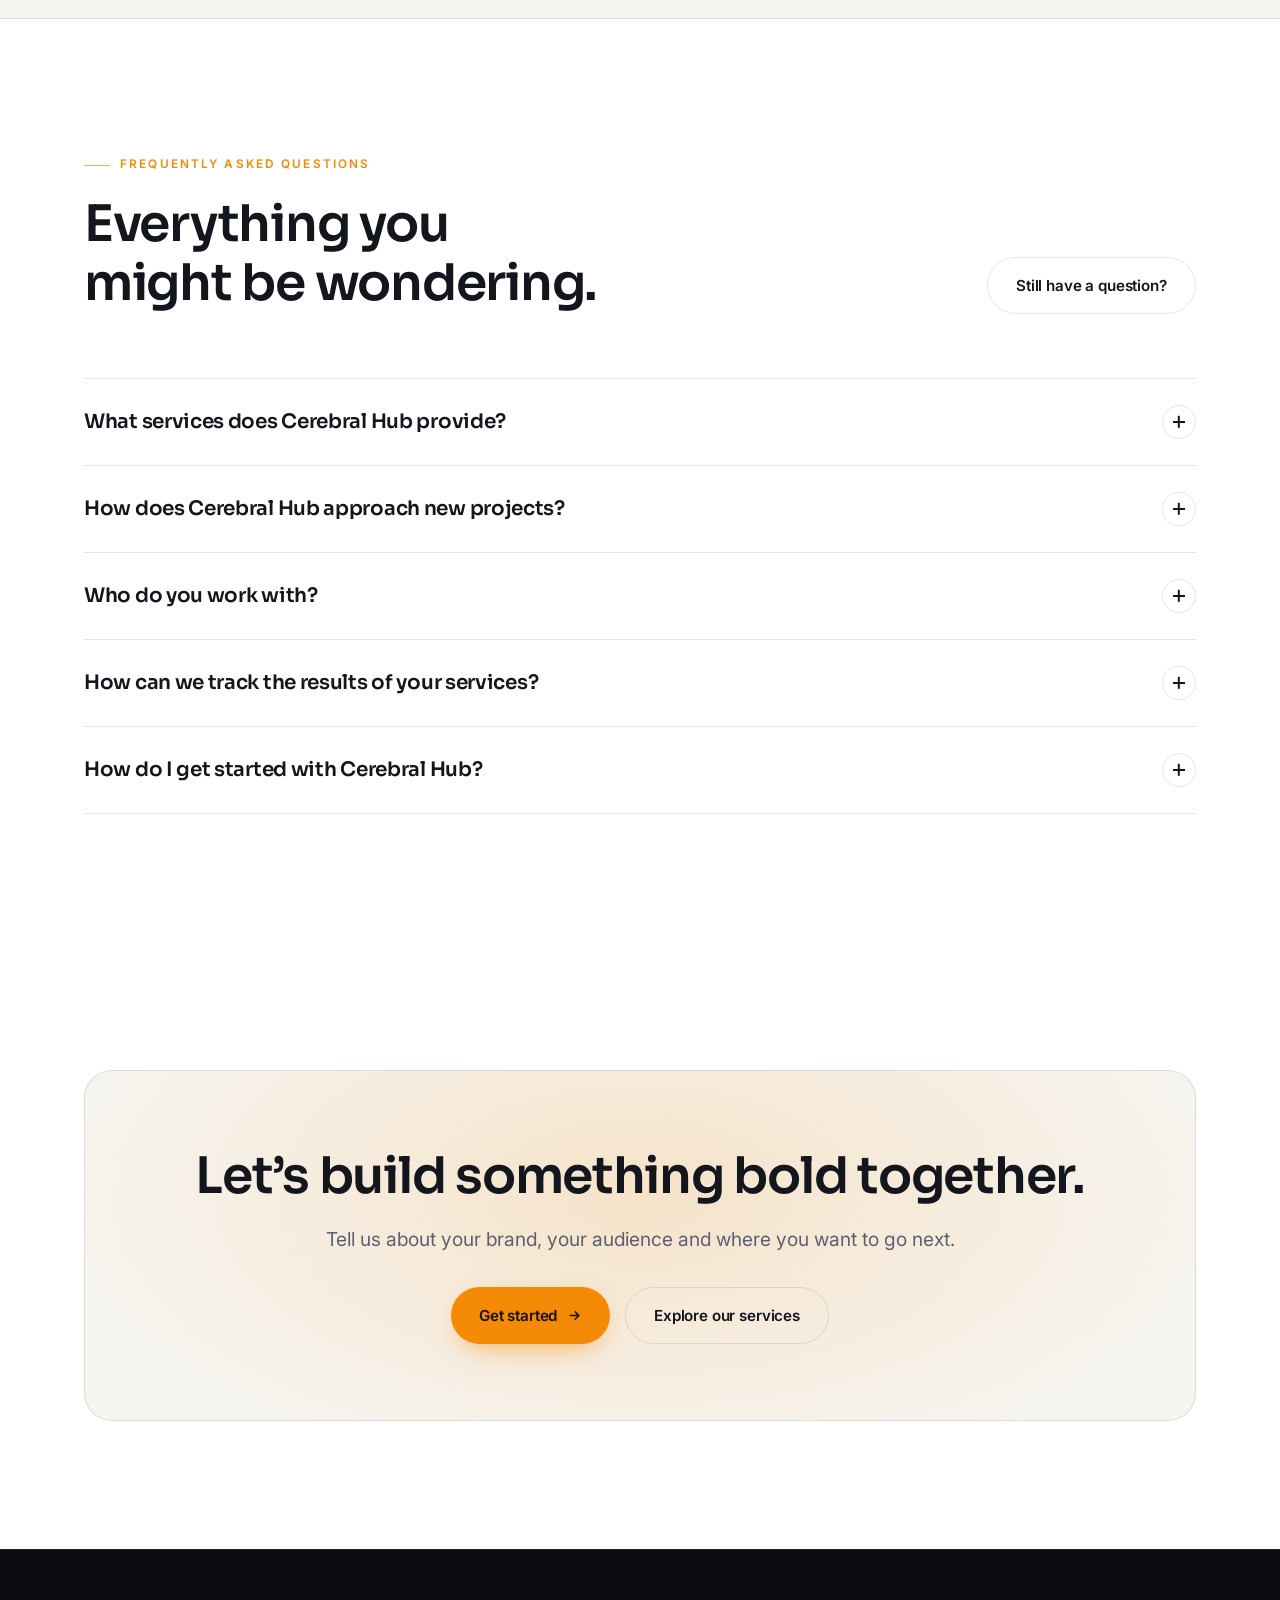
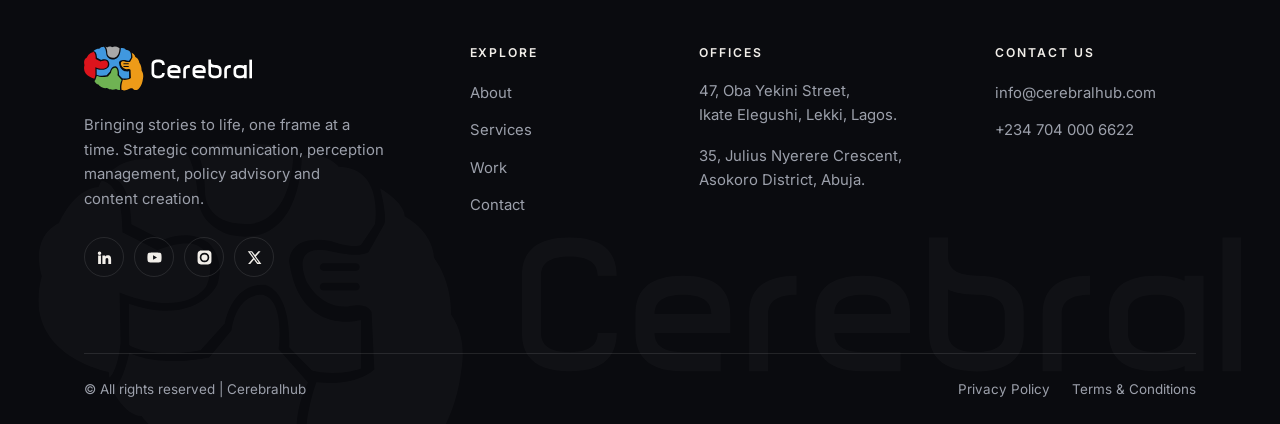
==== commit 79f77896: "fix broken image links" ====
--- a/about.html
+++ b/about.html
@@ -139,7 +139,6 @@
     </a>
     <nav aria-label="Primary">
       <ul class="nav__list">
-        <li><a href="index.html">Home</a></li>
         <li><a href="about.html" aria-current="page">About</a></li>
         <li><a href="services.html">Services</a></li>
         <li><a href="work.html">Work</a></li>
@@ -155,7 +154,6 @@
   </div>
   <div class="nav__drawer" id="mobile-nav">
     <ul>
-      <li><a href="index.html">Home</a></li>
       <li><a href="about.html">About</a></li>
       <li><a href="services.html">Services</a></li>
       <li><a href="work.html">Work</a></li>
@@ -223,14 +221,14 @@
     </div>
     <div class="marquee">
       <div class="marquee__track">
-        <img src="https://cerebralhub.com/assets/fccpc-Bgrfc5AH.webp" alt="Federal Competition &amp; Consumer Protection Commission" decoding="async" loading="lazy">
-        <img src="https://cerebralhub.com/assets/nerc-C4XA007P.png" alt="Nigerian Electricity Regulatory Commission" decoding="async" loading="lazy">
-        <img src="https://cerebralhub.com/assets/npa-BFM023Z6.jpg" alt="Nigerian Ports Authority" decoding="async" loading="lazy">
-        <img src="https://cerebralhub.com/assets/total-DeGVmR5-.png" alt="Total" decoding="async" loading="lazy">
-        <img src="https://cerebralhub.com/assets/ichooselife-Ccln_Fc7.png" alt="I Choose Life Foundation" decoding="async" loading="lazy">
-        <img src="https://cerebralhub.com/assets/apc-ChFrooQW.jpg" alt="All Progressives Congress" decoding="async" loading="lazy">
-        <img src="https://cerebralhub.com/assets/gamsu-logo-CVW9guxE.png" alt="Gamaliel &amp; Susan Onosode Foundation" decoding="async" loading="lazy">
-        <img src="https://cerebralhub.com/assets/sage-grey-logo-BHU8ZANv.png" alt="Sage Grey Finance Limited" decoding="async" loading="lazy">
+        <img src="assets/client%20logo/FCCPC-Logo.png" alt="Federal Competition &amp; Consumer Protection Commission" decoding="async" loading="lazy">
+        <img src="assets/client%20logo/NERC-Logo.png" alt="Nigerian Electricity Regulatory Commission" decoding="async" loading="lazy">
+        <img src="assets/client%20logo/npa-logo.png" alt="Nigerian Ports Authority" decoding="async" loading="lazy">
+        <img src="assets/client%20logo/total-logo.png" alt="Total" decoding="async" loading="lazy">
+        <img src="assets/client%20logo/ichooselife.png" alt="I Choose Life Foundation" decoding="async" loading="lazy">
+        <img src="assets/client%20logo/apcLogo.png" alt="All Progressives Congress" decoding="async" loading="lazy">
+        <img src="assets/client%20logo/gamsu-logo.png" alt="Gamaliel &amp; Susan Onosode Foundation" decoding="async" loading="lazy">
+        <img src="assets/client%20logo/sage-grey-logo.png" alt="Sage Grey Finance Limited" decoding="async" loading="lazy">
       </div>
     </div>
   </section>
--- a/assets/css/styles.css
+++ b/assets/css/styles.css
@@ -80,7 +80,7 @@
 h1, h2, h3, h4 {
   font-family: var(--font-display);
   font-weight: 600;
-  line-height: 1.06;
+  line-height: 1.18;
   letter-spacing: -.025em;
   margin: 0;
   text-wrap: balance;
@@ -154,7 +154,7 @@
   font-family: var(--font-display);
   font-weight: 600;
   font-size: clamp(2.55rem, 6.6vw, 5.1rem);
-  line-height: .98;
+  line-height: 1.08;
   letter-spacing: -.035em;
 }
 
@@ -455,7 +455,7 @@
 
 .hero h1 {
   font-size: clamp(2.4rem, 4.05vw, 3.8rem);
-  line-height: 1.06;
+  line-height: 1.16;
   margin-bottom: 22px;
 }
 
@@ -755,7 +755,7 @@
 }
 .page-hero h1 {
   font-size: clamp(2.35rem, 5.4vw, 4.3rem);
-  line-height: 1.04;
+  line-height: 1.14;
   letter-spacing: -.032em;
 }
 .page-hero .lede { color: var(--on-dark-muted); margin-top: 24px; }
@@ -1161,7 +1161,7 @@
 }
 
 .work-card__body { padding: 26px 24px 28px; display: flex; flex-direction: column; gap: 12px; flex: 1; }
-.work-card__body h3 { font-size: 1.12rem; color: var(--on-light); line-height: 1.25; }
+.work-card__body h3 { font-size: 1.12rem; color: var(--on-light); line-height: 1.35; }
 .work-card__body p { font-size: .93rem; flex: 1; color: var(--on-light-muted); }
 
 /* whole card is one click target, anchored on the case-study link */
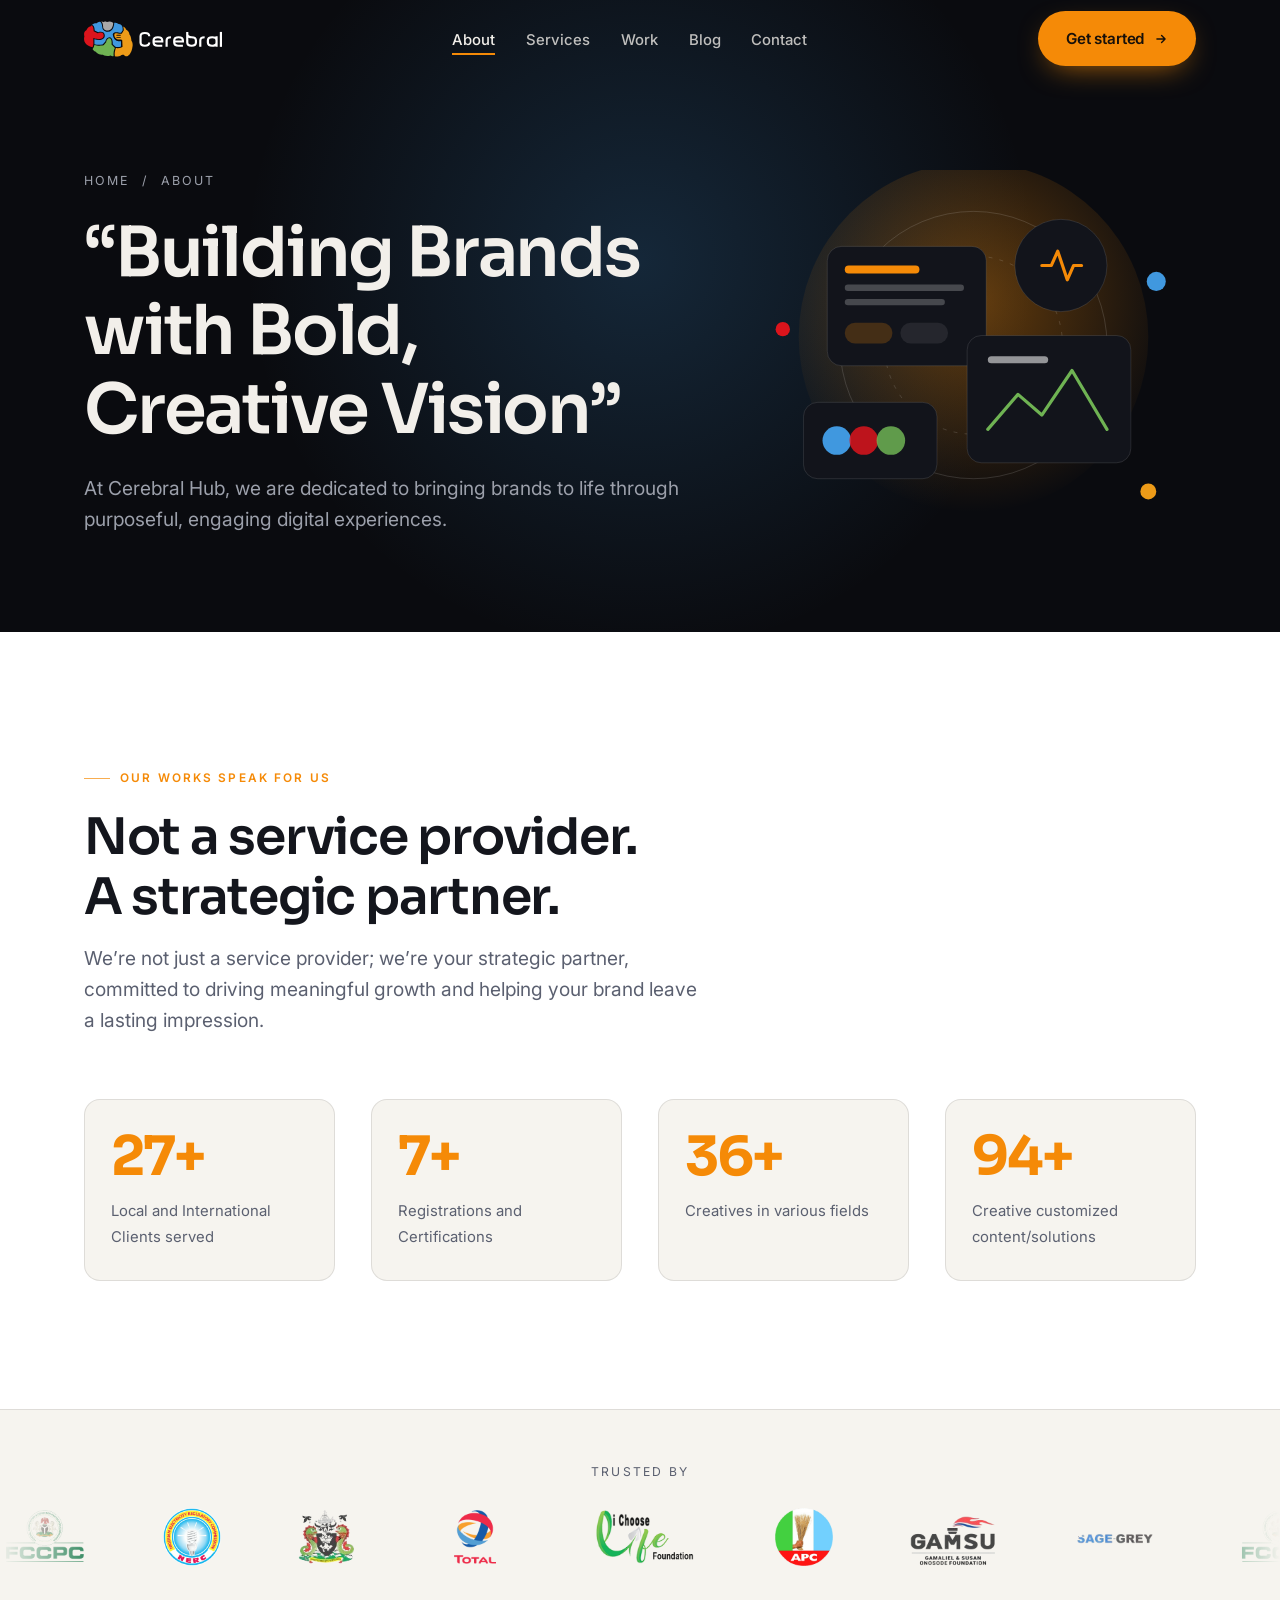
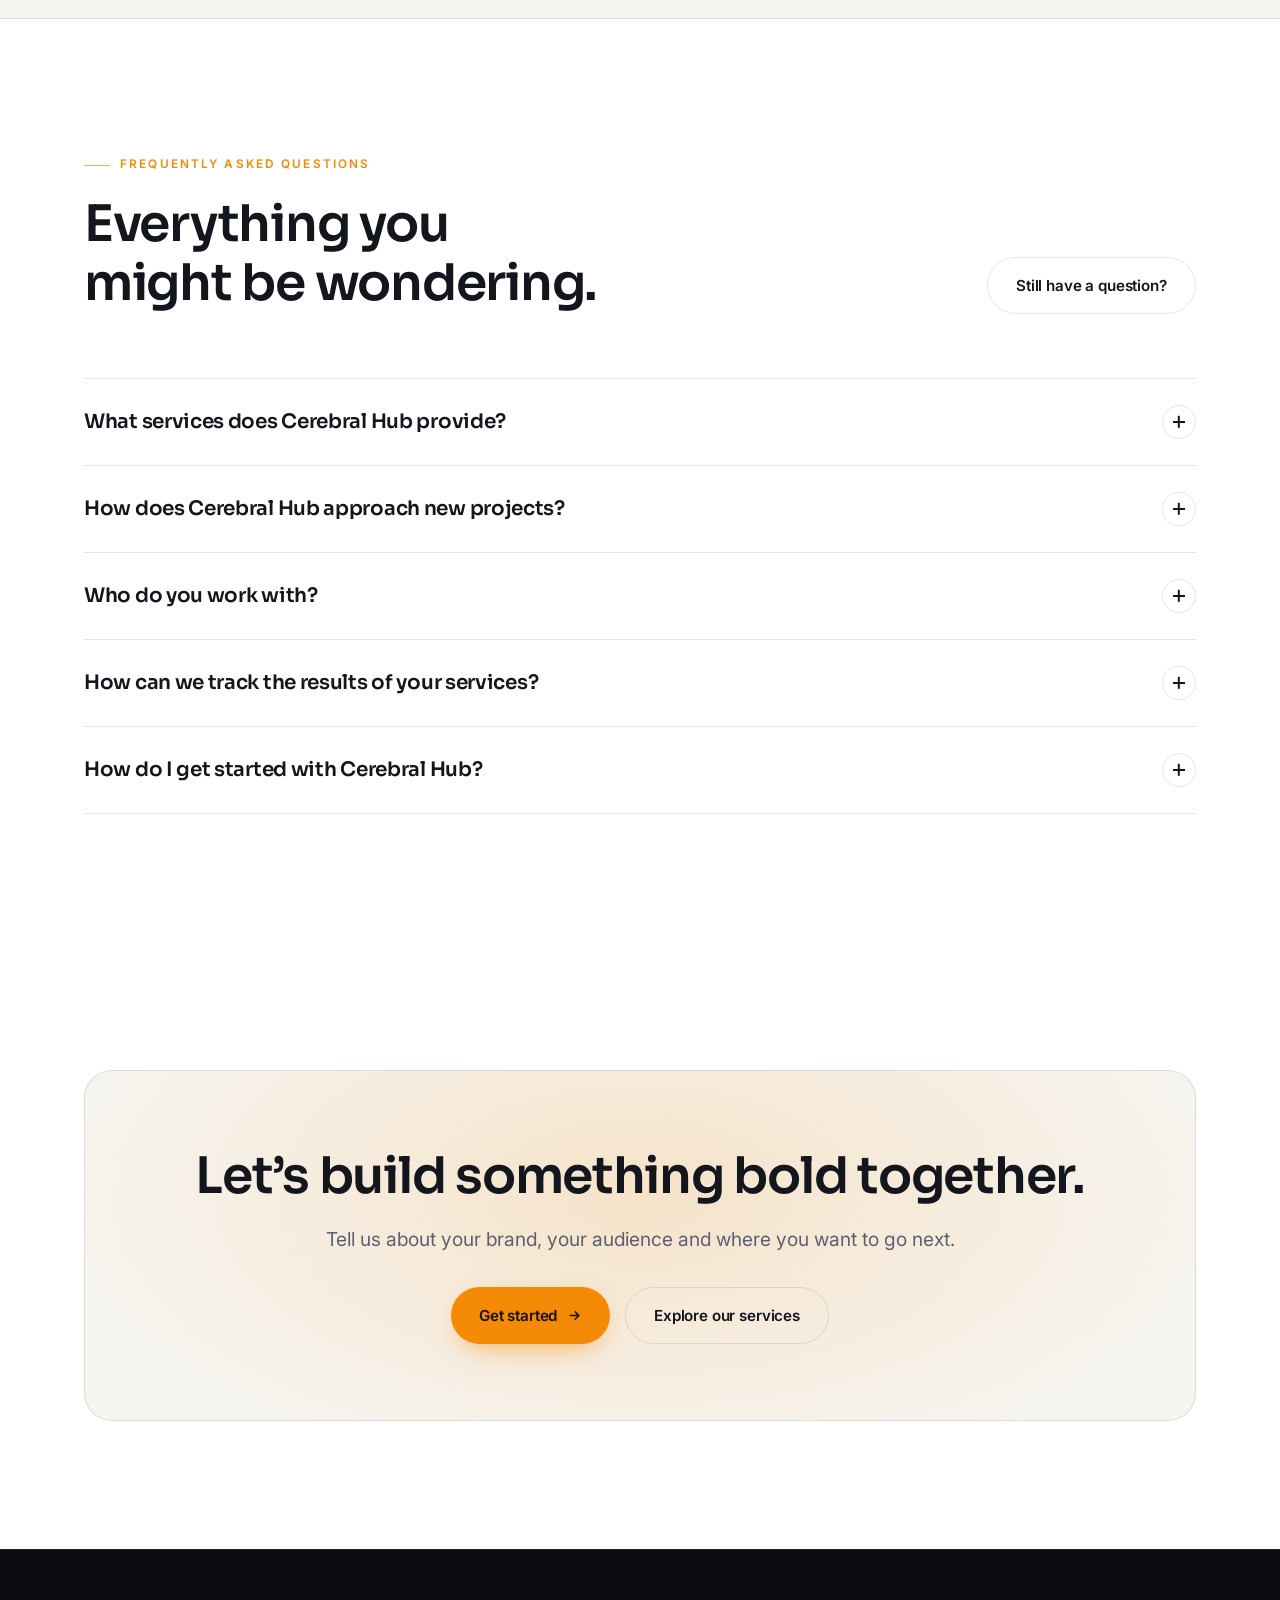
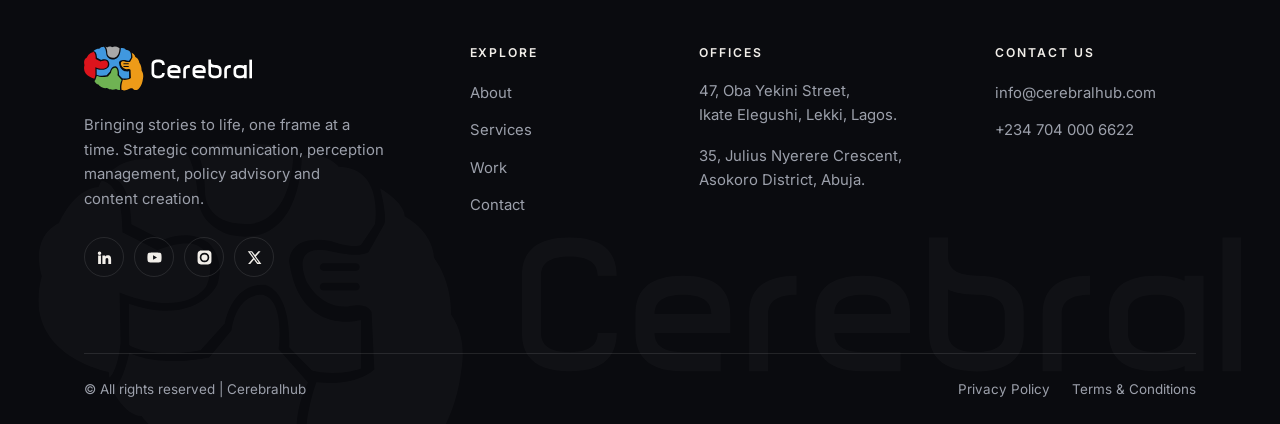
==== commit 44dcd845: "mobile banner text, logo png" ====
--- a/about.html
+++ b/about.html
@@ -223,12 +223,12 @@
       <div class="marquee__track">
         <img src="assets/client%20logo/FCCPC-Logo.png" alt="Federal Competition &amp; Consumer Protection Commission" decoding="async" loading="lazy">
         <img src="assets/client%20logo/NERC-Logo.png" alt="Nigerian Electricity Regulatory Commission" decoding="async" loading="lazy">
-        <img src="assets/client%20logo/npa-logo.png" alt="Nigerian Ports Authority" decoding="async" loading="lazy">
+        <img src="assets/client%20logo/npa-logo-2.png" alt="Nigerian Ports Authority" decoding="async" loading="lazy">
         <img src="assets/client%20logo/total-logo.png" alt="Total" decoding="async" loading="lazy">
         <img src="assets/client%20logo/ichooselife.png" alt="I Choose Life Foundation" decoding="async" loading="lazy">
         <img src="assets/client%20logo/apcLogo.png" alt="All Progressives Congress" decoding="async" loading="lazy">
-        <img src="assets/client%20logo/gamsu-logo.png" alt="Gamaliel &amp; Susan Onosode Foundation" decoding="async" loading="lazy">
-        <img src="assets/client%20logo/sage-grey-logo.png" alt="Sage Grey Finance Limited" decoding="async" loading="lazy">
+        <img src="assets/client%20logo/gamsu-logo%202.png" alt="Gamaliel &amp; Susan Onosode Foundation" decoding="async" loading="lazy">
+        <img src="assets/client%20logo/sage-grey-logo%202.png" alt="Sage Grey Finance Limited" decoding="async" loading="lazy">
       </div>
     </div>
   </section>
--- a/assets/css/styles.css
+++ b/assets/css/styles.css
@@ -457,6 +457,8 @@
   font-size: clamp(2.4rem, 4.05vw, 3.8rem);
   line-height: 1.16;
   margin-bottom: 22px;
+  text-wrap: balance;
+  overflow-wrap: break-word;
 }
 
 /* hand-drawn underline under the accent word */
@@ -754,9 +756,12 @@
   align-items: center;
 }
 .page-hero h1 {
-  font-size: clamp(2.35rem, 5.4vw, 4.3rem);
+  font-size: clamp(2.375rem, 0.31rem + 5.02vw, 4.3rem);
   line-height: 1.14;
   letter-spacing: -.032em;
+  text-wrap: balance;
+  overflow-wrap: break-word;
+  hyphens: manual;
 }
 .page-hero .lede { color: var(--on-dark-muted); margin-top: 24px; }
 
@@ -950,6 +955,24 @@
   margin: 0 auto clamp(34px, 4.4vw, 56px);
   color: var(--on-dark);
 }
+
+/* light variant — white background (Work page) */
+.band--light {
+  background: var(--paper);
+  color: var(--on-light);
+}
+.band--light::before,
+.band--light::after {
+  background:
+    repeating-linear-gradient(90deg,
+      rgba(10, 11, 15, .07) 0 clamp(16px, 1.9vw, 24px),
+      transparent clamp(16px, 1.9vw, 24px) clamp(34px, 4.1vw, 52px));
+}
+.band--light .band__inner::before {
+  background: radial-gradient(ellipse at 50% 50%, rgba(245, 138, 7, .14), transparent 64%);
+}
+.band--light .band__mark { filter: none; opacity: .32; }
+.band--light .band__title { color: var(--on-light); }
 
 /* --------------------------------------------------------------------------
    12. Marquee (client logos)
@@ -1518,6 +1541,10 @@
   }
   .rail__line::after { display: none; }
   .rail__body p { max-width: 52ch; }
+
+  /* inner-page banner scales down with the viewport */
+  .page-hero { padding-top: clamp(108px, 16vw, 148px); padding-bottom: clamp(48px, 8vw, 84px); }
+  .page-hero .lede { margin-top: 18px; }
 }
 
 /* large phones / small tablets */
@@ -1544,15 +1571,18 @@
   .eyebrow::before { display: none; }
   .hero__badge { letter-spacing: .12em; font-size: .68rem; padding: 8px 14px 8px 12px; }
   .hero__chip { font-size: .66rem; padding: 7px 13px; }
+  .hero h1 { font-size: clamp(1.9rem, 1.62rem + 1.89vw, 2.4rem); line-height: 1.2; }
   .hero__actions .btn--ghost { display: none; }
   .reveal { transition-duration: .55s; }
+  .page-hero h1 { font-size: clamp(1.55rem, 0.78rem + 3.86vw, 2.375rem); line-height: 1.18; letter-spacing: -.024em; }
+  .page-hero .lede { max-width: 46ch; }
+  .crumb { font-size: .7rem; letter-spacing: .12em; margin-bottom: 16px; }
 }
 
 /* small phones */
 @media (max-width: 480px) {
   :root { --gutter: 18px; }
   .hero { padding-top: 108px; padding-bottom: 54px; }
-  .hero h1 { font-size: clamp(2.1rem, 10.5vw, 2.9rem); }
   .hero .lede, .lede { font-size: 1rem; }
   .hero__actions { width: 100%; }
   .hero__actions .btn { flex: 1 1 100%; justify-content: center; }
@@ -1579,6 +1609,11 @@
   }
   .hero__proof span { max-width: none; }
   .faq__q { font-size: 1rem; gap: 14px; }
+  .page-hero { padding-top: 100px; padding-bottom: 44px; }
+  .page-hero h1 { line-height: 1.2; }
+  .page-hero .lede { font-size: .98rem; margin-top: 14px; }
+  .page-hero__grid { gap: 28px; }
+  .page-hero__grid > div:last-child img { max-width: min(320px, 76vw); }
 }
 
 /* very small phones */
@@ -1587,8 +1622,9 @@
 }
 
 @media (max-width: 360px) {
-  .hero h1 { font-size: 2rem; }
   .display { font-size: clamp(1.9rem, 9vw, 2.3rem); }
+  .page-hero h1 { line-height: 1.22; }
+  .page-hero .lede { font-size: .94rem; }
   .h2 { font-size: 1.6rem; }
   .nav__logo img { width: 108px; }
 }
@@ -1597,6 +1633,8 @@
 @media (max-height: 520px) and (orientation: landscape) {
   .hero { padding-top: 104px; padding-bottom: 56px; }
   .hero__visual { max-width: 300px; }
+  .page-hero { padding-top: 104px; padding-bottom: 52px; }
+  .page-hero h1 { font-size: clamp(1.9rem, 4.4vw, 2.6rem); }
 }
 
 @media (prefers-reduced-motion: reduce) {
